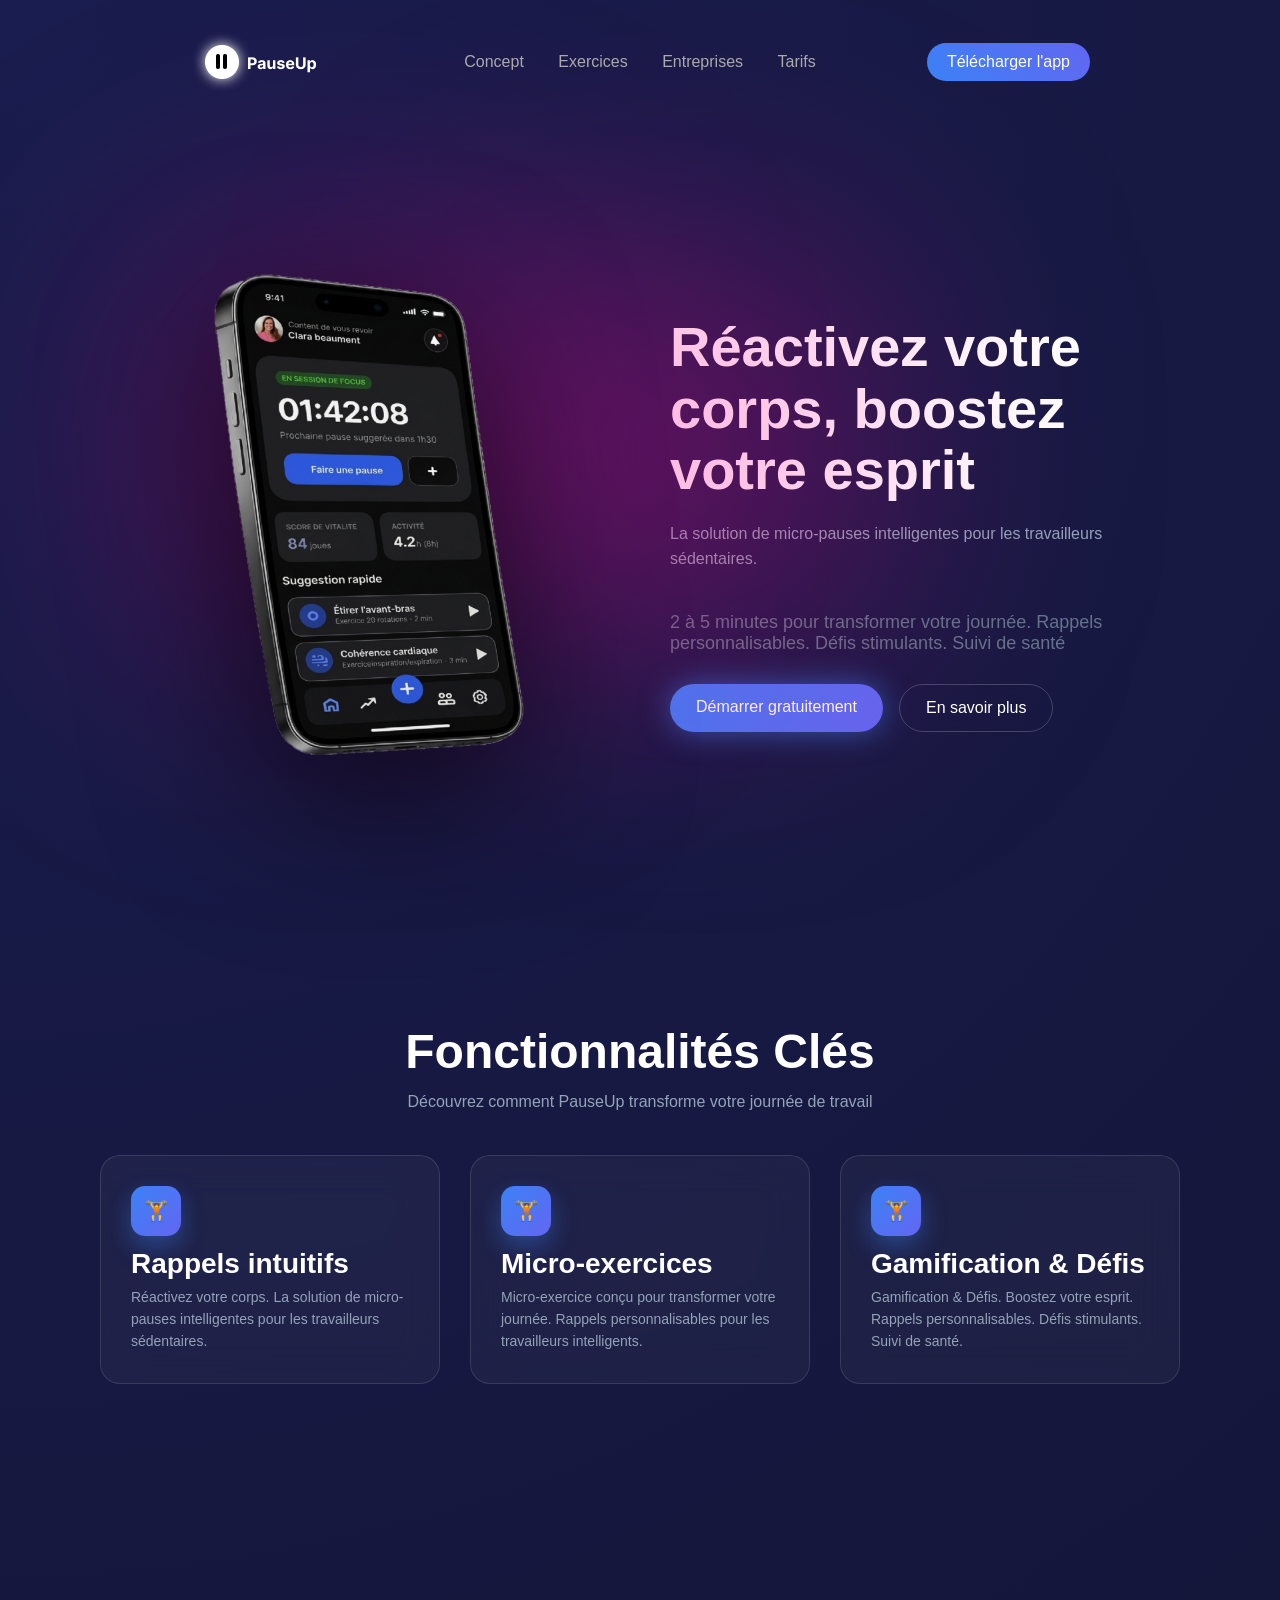
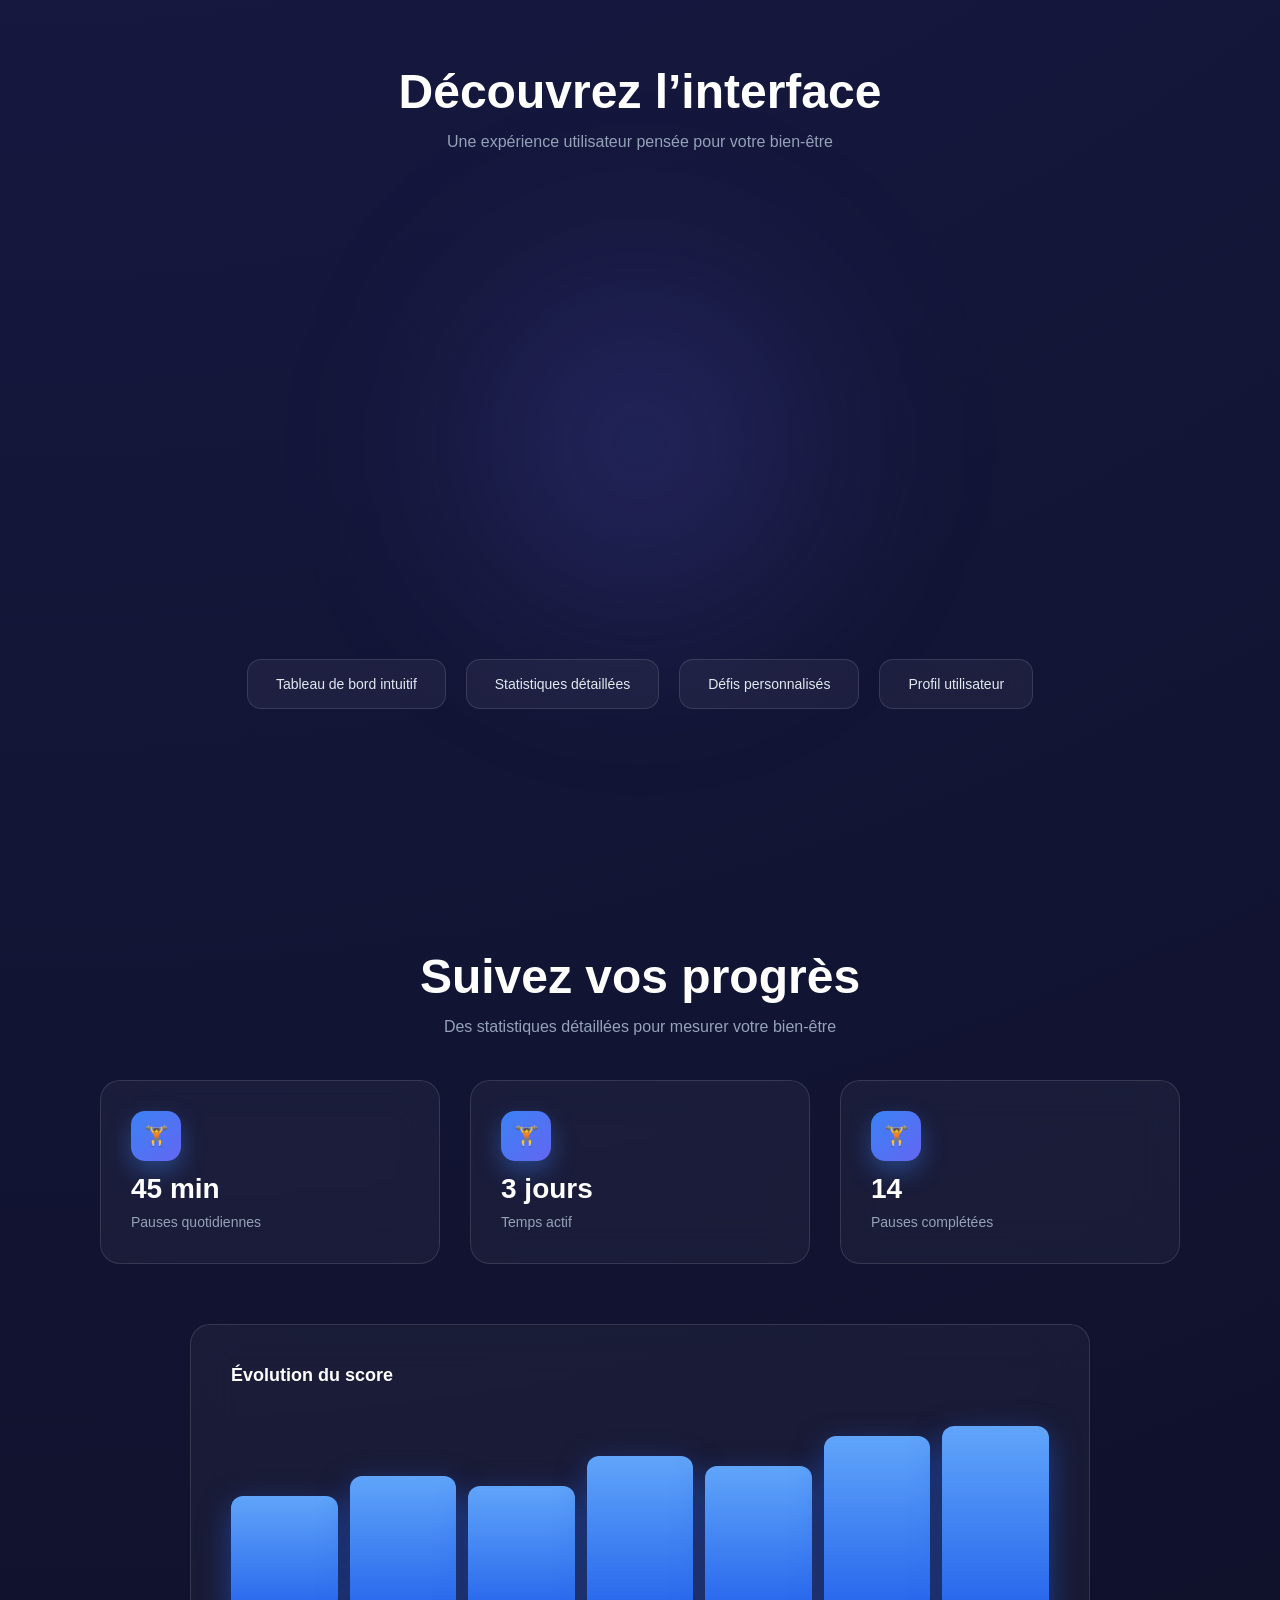
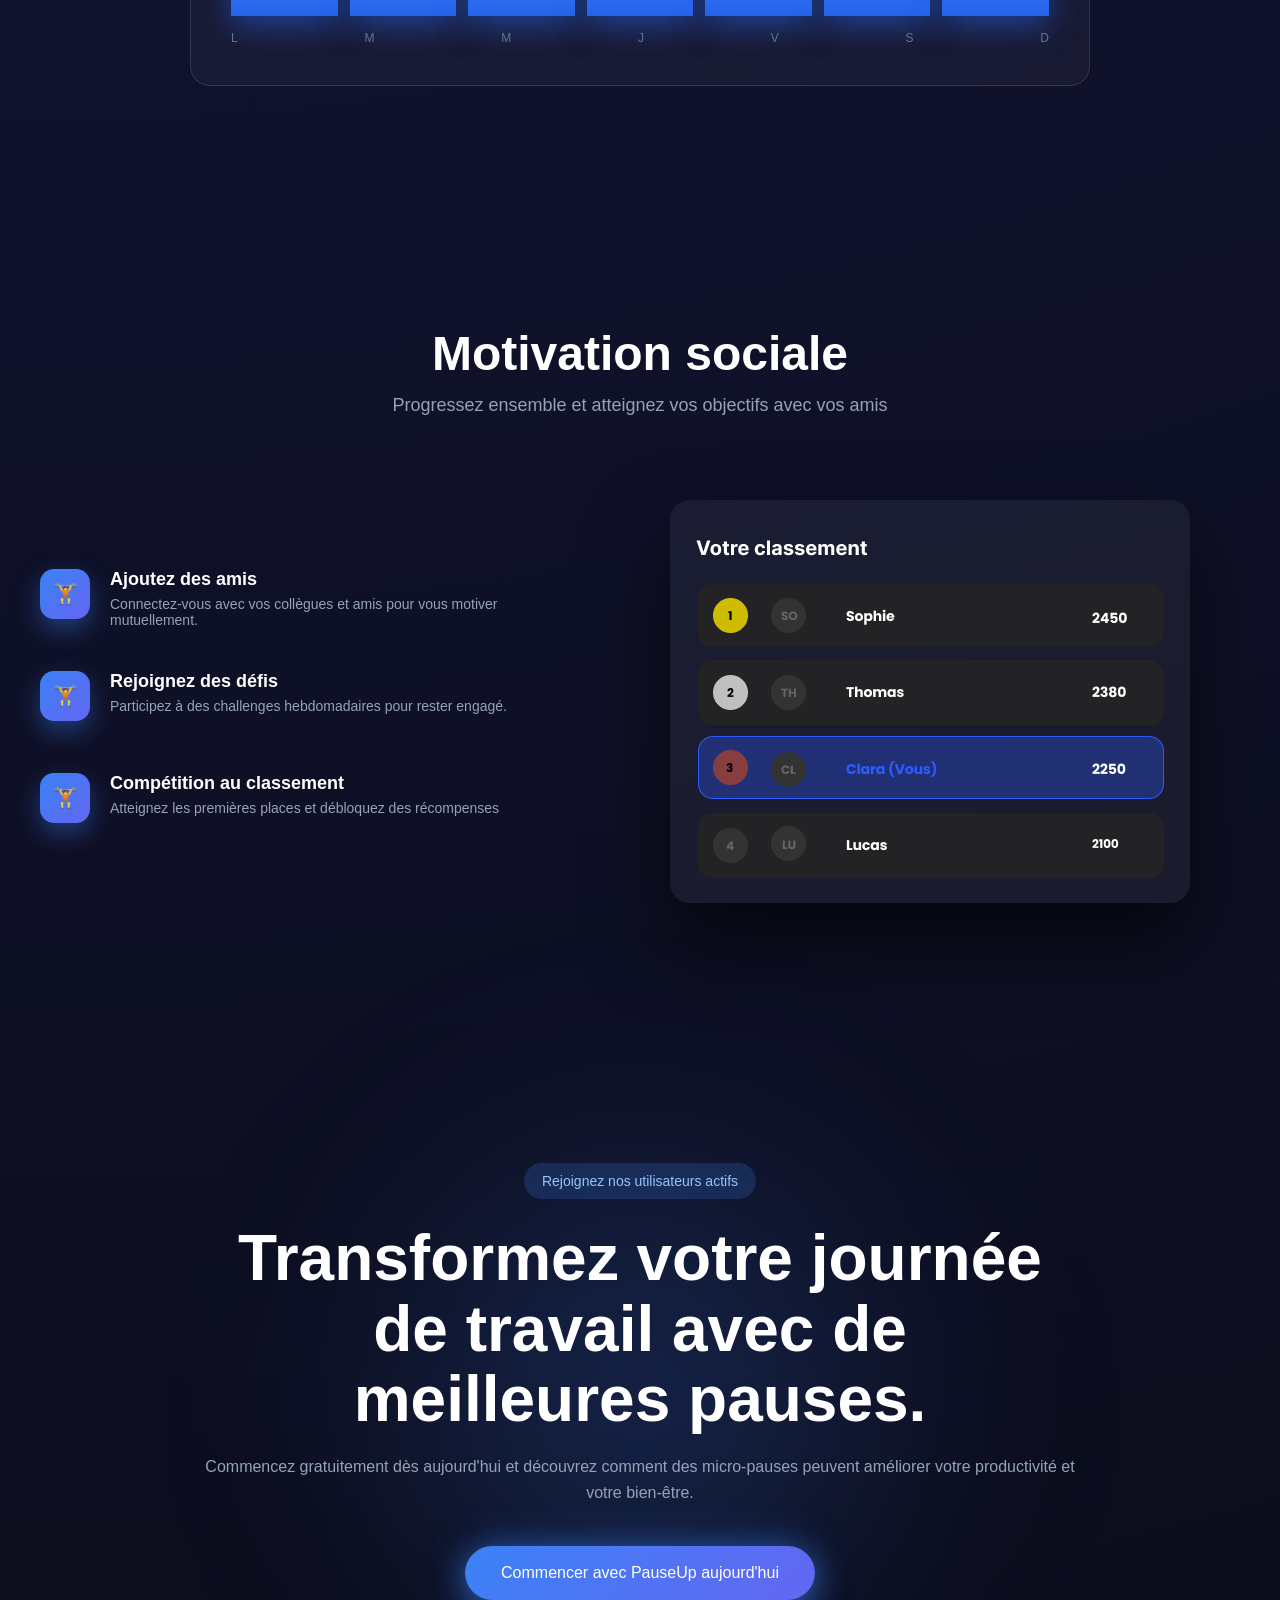
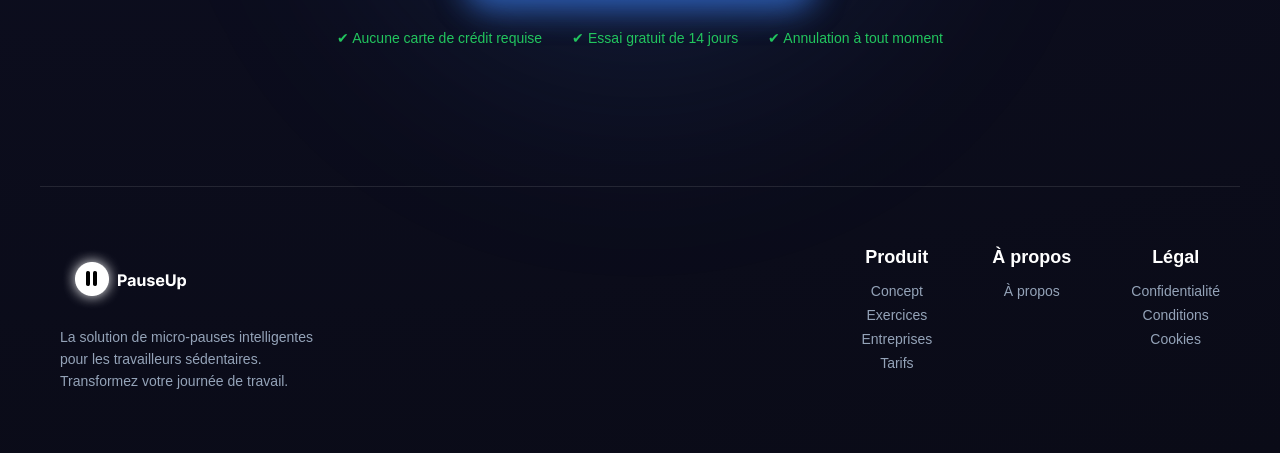
==== index.html @ f8576510 "first commit" ====
<!DOCTYPE html>
<html lang="fr">
  <head>
    <meta charset="UTF-8" />
    <meta name="viewport" content="width=device-width, initial-scale=1.0" />
    <title>PauseUp</title>
    <link rel="stylesheet" href="index.css" />
  </head>

  <body>
    <!-- BACKGROUND BLOBS -->
    <div class="bg-blob blob-left"></div>
    <div class="bg-blob blob-right"></div>

    <!-- NAVBAR -->
    <header class="navbar container">
<div class="logo">
  <img src="Logo-PauseUp.png" alt="Logo PauseUp" />
</div>

      <nav>
        <a href="concept.html">Concept</a>
        <a href="exercices.html">Exercices</a>
        <a href="entreprises.html">Entreprises</a>
        <a href="tarifs.html">Tarifs</a>
      </nav>

<a href="https://www.figma.com/proto/jwzuBXvu6YFY4WApoKQ0GS/PauseUp?node-id=74-244&t=fFEI1m2XV90WXGrt-1" 
   class="cta-btn" 
   target="_blank">
   Télécharger l'app
</a>    
</header>

    <section class="hero">
      <div class="hero-content">
        <h1>
          Réactivez votre corps,
          boostez votre esprit
        </h1>

        <p class="subtitle">
          La solution de micro-pauses intelligentes pour les travailleurs
          sédentaires.
        </p>

        <p class="description">
          2 à 5 minutes pour transformer votre journée. Rappels
          personnalisables. Défis stimulants. Suivi de santé
        </p>

        <div class="buttons">
          <a href="#" class="btn-primary">Démarrer gratuitement</a>
          <a href="#" class="btn-secondary">En savoir plus</a>
        </div>
      </div>

      <div class="hero-image">
        <img src="telephone_accueil.png" alt="App preview" />
      </div>
    </section>

    <section class="features">
      <div class="container">
        <h2>Fonctionnalités Clés</h2>
        <p class="subtitle">
          Découvrez comment PauseUp transforme votre journée de travail
        </p>

        <div class="cards">
          <div class="card">
            <div class="icon">🏋️</div>
            <h3>Rappels intuitifs</h3>
            <p>
              Réactivez votre corps. La solution de micro-pauses intelligentes
              pour les travailleurs sédentaires.
            </p>
          </div>

          <div class="card">
            <div class="icon">🏋️</div>
            <h3>Micro-exercices</h3>
            <p>
              Micro-exercice conçu pour transformer votre journée. Rappels
              personnalisables pour les travailleurs intelligents.
            </p>
          </div>

          <div class="card">
            <div class="icon">🏋️</div>
            <h3>Gamification & Défis</h3>
            <p>
              Gamification & Défis. Boostez votre esprit. Rappels
              personnalisables. Défis stimulants. Suivi de santé.
            </p>
          </div>
        </div>
      </div>
    </section>

    <section class="interface">
      <div class="container">
        <h2>Découvrez l’interface</h2>
        <p class="subtitle">
          Une expérience utilisateur pensée pour votre bien-être
        </p>

        <div class="phone-wrapper">
          <iframe
            src="https://www.youtube.com/embed/eFYMFFu_c-A"
            title="YouTube video"
            allowfullscreen
          ></iframe>
        </div>

        <div class="features-tags">
          <div class="tag">Tableau de bord intuitif</div>
          <div class="tag">Statistiques détaillées</div>
          <div class="tag">Défis personnalisés</div>
          <div class="tag">Profil utilisateur</div>
        </div>
      </div>
    </section>

    <section class="stats">
      <div class="container">
        <h2>Suivez vos progrès</h2>
        <p class="subtitle">
          Des statistiques détaillées pour mesurer votre bien-être
        </p>

        <!-- CARDS -->
<div class="cards">
  <div class="card">
    <div class="icon">🏋️</div>
    <h3>45 min</h3>
    <p>Pauses quotidiennes</p>
  </div>

  <div class="card">
    <div class="icon">🏋️</div>
    <h3>3 jours</h3>
    <p>Temps actif</p>
  </div>

  <div class="card">
    <div class="icon">🏋️</div>
    <h3>14</h3>
    <p>Pauses complétées</p>
  </div>
</div>

        <!-- CHART -->
        <div class="chart-box">
          <h4>Évolution du score</h4>

          <div class="chart">
            <div class="bar" style="height: 60%"></div>
            <div class="bar" style="height: 70%"></div>
            <div class="bar" style="height: 65%"></div>
            <div class="bar" style="height: 80%"></div>
            <div class="bar" style="height: 75%"></div>
            <div class="bar" style="height: 90%"></div>
            <div class="bar" style="height: 95%"></div>
          </div>

          <div class="labels">
            <span>L</span>
            <span>M</span>
            <span>M</span>
            <span>J</span>
            <span>V</span>
            <span>S</span>
            <span>D</span>
          </div>
        </div>
      </div>
    </section>

    <section class="social">
      <div class="container">
        <h2>Motivation sociale</h2>
        <p class="subtitle">
          Progressez ensemble et atteignez vos objectifs avec vos amis
        </p>

        <div class="content">
          <!-- LEFT -->
          <div class="left">
            <div class="feature">
              <div class="icon">🏋️</div>
              <div>
                <h3>Ajoutez des amis</h3>
                <p>
                  Connectez-vous avec vos collègues et amis pour vous motiver
                  mutuellement.
                </p>
              </div>
            </div>

            <div class="feature">
              <div class="icon">🏋️</div>
              <div>
                <h3>Rejoignez des défis</h3>
                <p>
                  Participez à des challenges hebdomadaires pour rester engagé.
                </p>
              </div>
            </div>

            <div class="feature">
              <div class="icon">🏋️</div>
              <div>
                <h3>Compétition au classement</h3>
                <p>
                  Atteignez les premières places et débloquez des récompenses
                </p>
              </div>
            </div>
          </div>

          <!-- RIGHT -->
<div class="leaderboard">
  <img src="classement.png" alt="Classement utilisateurs" />
</div>

    </div> <!-- content -->
  </div> <!-- container -->
</section>

    <section class="cta">
      <div class="container">
        <div class="badge">Rejoignez nos utilisateurs actifs</div>

        <h1>
          Transformez votre journée<br />
          de travail avec de<br />
          meilleures pauses.
        </h1>

        <p class="subtitle">
          Commencez gratuitement dès aujourd'hui et découvrez comment des
          micro-pauses peuvent améliorer votre productivité et votre bien-être.
        </p>

        <a href="#" class="cta-button"> Commencer avec PauseUp aujourd'hui </a>

        <div class="cta-features">
          <span>✔ Aucune carte de crédit requise</span>
          <span>✔ Essai gratuit de 14 jours</span>
          <span>✔ Annulation à tout moment</span>
        </div>
      </div>
    </section>

    <!-- FOOTER -->
      <footer class="footer container">
      <div class="footer-left">
<div class="logo">
  <img src="Logo-PauseUp.png" alt="Logo PauseUp" />
</div>

        <p class="footer-desc">
          La solution de micro-pauses intelligentes<br />
          pour les travailleurs sédentaires.<br />
          Transformez votre journée de travail.
        </p>
      </div>

      <div class="footer-links">
        <div>
          <h4>Produit</h4>
          <a href="#">Concept</a>
          <a href="#">Exercices</a>
          <a href="#">Entreprises</a>
          <a href="#">Tarifs</a>
        </div>

        <div>
          <h4>À propos</h4>
          <a href="#">À propos</a>
        </div>

        <div>
          <h4>Légal</h4>
          <a href="#">Confidentialité</a>
          <a href="#">Conditions</a>
          <a href="#">Cookies</a>
        </div>
      </div>
    </footer>

        <script src="js/script.js"></script>

        
  </body>
</html>
---- index.css ----
* {
  margin: 0;
  padding: 0;
  box-sizing: border-box;
  font-family: "Segoe UI", sans-serif;
}

body {
  background: radial-gradient(circle at top left, #1a1d4f, #0a0b17);
  color: white;
  overflow-x: hidden;
}

/* CONTAINER ALIGNEMENT GLOBAL */
.container {
  max-width: 1200px;
  margin: 0 auto;
}

/* BLOBS */
.bg-blob {
  position: absolute;
  width: 500px;
  height: 500px;
  background: radial-gradient(circle, rgba(255, 0, 150, 0.4), transparent);
  filter: blur(120px);
  z-index: 0;
}

.blob-left {
  top: 200px;
  left: 100px;
}

.blob-right {
  bottom: 200px;
  right: 350px;
}

/* NAVBAR */
.navbar {
  display: grid;
  grid-template-columns: 1fr auto 1fr;
  align-items: center;
  padding: 30px 0;
  position: relative;
  z-index: 2;
  align-items: center;
}

.logo {
  display: flex;
  align-items: center;
  gap: 10px;
}

.logo-circle {
  width: 28px;
  height: 28px;
  border-radius: 50%;
  background: white;
}

nav {
  text-align: center;
}

nav a {
  margin: 0 15px;
  color: #aaa;
  text-decoration: none;
}

nav a:hover {
  color: white;
}

.cta-btn {
  justify-self: end;
  background: linear-gradient(45deg, #3b82f6, #6366f1);
  border: none;
  padding: 10px 20px;
  border-radius: 20px;
  color: white;
  cursor: pointer;
  text-decoration: none;
}

.cta-btn.secondary {
  background: rgba(255, 255, 255, 0.1);
}

/* HERO */
.hero {
  display: flex;
  align-items: center;
  justify-content: space-between; /* 👈 important */
  padding: 80px 60px;
  min-height: calc(100vh - 100px);
  max-width: 1200px;              /* 👈 limite largeur */
  margin: 0 auto;                 /* 👈 centre la section */
  gap: 60px;
}

.hero-content {
  max-width: 600px;
  text-align: left;            /* garde texte aligné à gauche */
  flex: 1;
}

.hero h1 {
  font-size: 56px;
  line-height: 1.1;
  font-weight: 700;
  margin-bottom: 20px;
}

.subtitle {
  font-size: 40px;
  color: #cbd5f5;
  margin-bottom: 20px;
}

.description {
  font-size: 18px;
  color: #64748b;
  margin-bottom: 30px;
}

.buttons {
  display: flex;
  gap: 16px;
}

.btn-primary {
  padding: 14px 26px;
  border-radius: 999px;
  background: linear-gradient(135deg, #3b82f6, #6366f1);
  color: white;
  text-decoration: none;
  font-weight: 500;
  box-shadow: 0 0 30px rgba(59, 130, 246, 0.6);
}

.btn-secondary {
  padding: 14px 26px;
  border-radius: 999px;
  border: 1px solid rgba(255, 255, 255, 0.2);
  color: white;
  text-decoration: none;
  backdrop-filter: blur(10px);
}

/* IMAGE */
.hero-image {
  order: -1;                   /* place l'image avant le texte */
  display: flex;
  justify-content: center;
  align-items: center;
  flex: 1;
}

.hero-image img {
  width: 450px;
  filter: drop-shadow(0 40px 80px rgba(0, 0, 0, 0.7));
}
/* SECTION */
.features {
  padding: 100px 20px;
}

.container {
  max-width: 1200px;
  margin: 0 auto;
  text-align: center;
}

.features h2 {
  font-size: 48px;
  margin-bottom: 10px;
}

.subtitle {
  color: #94a3b8;
  font-size: 16px;
  margin-bottom: 60px;
}

/* CARDS */
.cards {
  display: flex;
  gap: 30px;
  justify-content: center;
  flex-wrap: wrap;
}

.card {
  width: 340px;
  padding: 30px;
  border-radius: 20px;
  text-align: left;

  background: rgba(255, 255, 255, 0.04);
  border: 1px solid rgba(255, 255, 255, 0.15);

  backdrop-filter: blur(20px);
  -webkit-backdrop-filter: blur(20px);

  transition: all 0.3s ease;
}

/* Glow subtil */
.card::before {
  content: "";
  position: absolute;
  inset: 0;
  border-radius: 20px;
  background: radial-gradient(
    circle at top left,
    rgba(99, 102, 241, 0.25),
    transparent 60%
  );
  opacity: 0;
  transition: opacity 0.3s;
}

.card:hover::before {
  opacity: 1;
}

.card:hover {
  transform: translateY(-6px);
  border-color: rgba(255, 255, 255, 0.25);
}

/* ICON */
.icon {
  width: 50px;
  height: 50px;
  border-radius: 12px;
  background: linear-gradient(135deg, #3b82f6, #6366f1);
  display: flex;
  align-items: center;
  justify-content: center;
  font-size: 20px;
  margin-bottom: 20px;
  box-shadow: 0 10px 25px rgba(59, 130, 246, 0.4);
}

/* TEXT */
.card h3 {
  font-size: 20px;
  margin-bottom: 12px;
}

.card p {
  font-size: 14px;
  color: #94a3b8;
  line-height: 1.6;
}

/* SECTION */
.interface {
  padding: 120px 20px;
  text-align: center;
}

.container {
  max-width: 1100px;
  margin: 0 auto;
}

/* TITLE */
.interface h2 {
  font-size: 48px;
  margin-bottom: 10px;
}

.subtitle {
  color: #94a3b8;
  font-size: 16px;
  margin-bottom: 60px;
}

/* PHONE */
.phone-wrapper {
  display: flex;
  justify-content: center;
  margin: 40px 0;
}

/* glow derrière */
.phone-wrapper::before {
  pointer-events: none;
  content: "";
  position: absolute;
  width: 500px;
  height: 500px;
  background: radial-gradient(
    circle,
    rgba(99, 102, 241, 0.25),
    transparent 70%
  );
  filter: blur(80px);
  z-index: 0;
}

.phone-wrapper img {
  width: 100%;
}

.phone-wrapper iframe {
  width: 800px;
  height: 425px;
  border-radius: 20px;
  border: none;
}

/* TAGS */
.features-tags {
  display: flex;
  justify-content: center;
  flex-wrap: wrap;
  gap: 20px;
}

.tag {
  padding: 16px 28px;
  border-radius: 14px;

  background: rgba(255, 255, 255, 0.05);
  border: 1px solid rgba(255, 255, 255, 0.12);

  backdrop-filter: blur(12px);
  -webkit-backdrop-filter: blur(12px);

  color: #e2e8f0;
  font-size: 14px;

  transition: all 0.25s ease;
}

.tag:hover {
  background: rgba(255, 255, 255, 0.08);
  transform: translateY(-4px);
  border-color: rgba(255, 255, 255, 0.25);
}

/* SECTION */
.stats {
  padding: 120px 20px;
}

.container {
  max-width: 1200px;
  margin: 0 auto;
  text-align: center;
}

/* TITLE */
.stats h2 {
  font-size: 48px;
  margin-bottom: 10px;
}

.subtitle {
  color: #94a3b8;
  margin-bottom: 60px;
}

/* CARDS */
.cards {
  display: grid;
  grid-template-columns: repeat(3, 1fr); /* 3 cartes sur la même ligne */
  gap: 30px;
  margin-bottom: 60px;
}

.card {
  padding: 30px;
  border-radius: 20px;
  text-align: left;
  background: rgba(255, 255, 255, 0.04);
  border: 1px solid rgba(255, 255, 255, 0.12);
  backdrop-filter: blur(20px);
}

.card h3 {
  font-size: 28px;
  margin-bottom: 6px;
}

.card p {
  font-size: 14px;
  color: #94a3b8;
}

.icon {
  width: 44px;
  height: 44px;
  border-radius: 12px;
  background: linear-gradient(135deg, #3b82f6, #6366f1);
  display: flex;
  align-items: center;
  justify-content: center;
  margin-bottom: 12px;
}

/* CHART BOX */
.chart-box {
  padding: 40px;
  border-radius: 20px;

  background: rgba(255, 255, 255, 0.04);
  border: 1px solid rgba(255, 255, 255, 0.12);

  backdrop-filter: blur(20px);
  text-align: left;
}

.chart-box h4 {
  margin-bottom: 30px;
  font-size: 18px;
}

/* CHART */
.chart {
  display: flex;
  align-items: flex-end;
  gap: 12px;
  height: 200px;
  margin-bottom: 15px;
}

.bar {
  flex: 1;
  border-radius: 12px 12px 0 0;
  background: linear-gradient(to top, #2563eb, #60a5fa);
  box-shadow: 0 10px 30px rgba(37, 99, 235, 0.5);
}

/* LABELS */
.labels {
  display: flex;
  justify-content: space-between;
  color: #64748b;
  font-size: 12px;
}

/* SECTION */
.social {
  padding: 120px 20px;
}

/* Container spécifique à cette section */
.social .container {
  max-width: 1200px;
  margin: 0 auto;
}

/* TITRES */
.social h2 {
  text-align: center;
  font-size: 48px;
  margin-bottom: 10px;
}

.social .subtitle {
  text-align: center;
  color: #94a3b8;
  margin-bottom: 80px;
  font-size: 18px;
}

/* LAYOUT PRINCIPAL */
.content {
  display: flex;
  align-items: center;
  justify-content: space-between;
  gap: 80px;
  flex-wrap: wrap; /* évite les bugs de superposition */
}

/* ===== LEFT ===== */
.left {
  flex: 1;
  max-width: 500px;
  display: flex;
  flex-direction: column;
  gap: 40px;
}

/* FEATURE ITEM */
.feature {
  display: flex;
  gap: 20px;
  align-items: flex-start;
}

/* ICON */
.icon {
  min-width: 50px;
  height: 50px;
  border-radius: 14px;
  background: linear-gradient(135deg, #3b82f6, #6366f1);
  display: flex;
  align-items: center;
  justify-content: center;
  box-shadow: 0 10px 25px rgba(59, 130, 246, 0.4);
}

/* TEXT */
.feature h3 {
  font-size: 18px;
  margin-bottom: 6px;
}

.feature p {
  font-size: 14px;
  color: #94a3b8;
}

.feature div {
  text-align: left;
}

/* ===== RIGHT (IMAGE) ===== */
.leaderboard {
  flex: 1;
  min-width: 300px;
  display: flex;
  justify-content: center;
  align-items: center;
}

.leaderboard img {
  width: 100%;
  max-width: 520px;
  border-radius: 20px;
  box-shadow: 0 40px 80px rgba(0, 0, 0, 0.6);
  transition: 0.3s ease;
}

/* HOVER EFFECT */
.leaderboard img:hover {
  transform: scale(1.05) rotate(3deg);
}

/* SECTION */
.cta {
  padding: 140px 20px;
  text-align: center;
  position: relative;
}

/* GLOW BACKGROUND */
.cta::before {
  content: "";
  position: absolute;
  top: 50%;
  left: 50%;
  width: 700px;
  height: 700px;
  transform: translate(-50%, -50%);
  background: radial-gradient(
    circle,
    rgba(59, 130, 246, 0.25),
    transparent 70%
  );
  filter: blur(100px);
  z-index: 0;
}

.container {
  position: relative;
  z-index: 1;
  max-width: 900px;
  margin: 0 auto;
}

/* BADGE */
.badge {
  display: inline-block;
  padding: 10px 18px;
  border-radius: 999px;
  background: rgba(59, 130, 246, 0.2);
  color: #93c5fd;
  font-size: 14px;
  margin-bottom: 24px;
}

/* TITLE */
.cta h1 {
  font-size: 64px;
  line-height: 1.1;
  margin-bottom: 20px;
}

/* TEXT */
.subtitle {
  font-size: 16px;
  color: #94a3b8;
  margin-bottom: 40px;
  line-height: 1.6;
}

/* BUTTON */
.cta-button {
  display: inline-block;
  padding: 18px 36px;
  border-radius: 999px;
  background: linear-gradient(135deg, #3b82f6, #6366f1);
  color: white;
  text-decoration: none;
  font-weight: 500;

  box-shadow: 0 10px 30px rgba(59, 130, 246, 0.5),
    0 0 40px rgba(59, 130, 246, 0.4);

  transition: all 0.3s ease;
}

.cta-button:hover {
  transform: translateY(-3px) scale(1.02);
  box-shadow: 0 20px 50px rgba(59, 130, 246, 0.7),
    0 0 60px rgba(59, 130, 246, 0.6);
}

/* FEATURES */
.cta-features {
  margin-top: 30px;
  display: flex;
  justify-content: center;
  gap: 30px;
  font-size: 14px;
  color: #22c55e;
}

/* FOOTER */
.footer {
margin-top: 120px;
  padding: 60px 20px;
  border-top: 1px solid rgba(255, 255, 255, 0.1);
}

.footer.container {
  display: flex;
  justify-content: space-between;
  align-items: flex-start;
  gap: 60px;
  flex-wrap: wrap;
    width: 100%;
  max-width: 1200px;
  margin: 0 auto; /* important pour mobile */
}

.footer-left {
  max-width: 300px;
}

.footer-desc {
  margin-top: 15px;
  color: #94a3b8;
  line-height: 1.6;
  font-size: 14px;
    text-align: left;
}

.footer-links {
  display: flex;
  gap: 60px;
  flex-wrap: wrap;
}

.footer-links h4 {
  margin-bottom: 15px;
  font-size: 18px;
  color: white;
}

.footer-links a {
  display: block;
  color: #94a3b8;
  text-decoration: none;
  margin-bottom: 8px;
  font-size: 14px;
  transition: 0.2s;
}

.footer-links a:hover {
  color: #3b82f6;
}

/* RESPONSIVE */
@media (max-width: 768px) {
  .cta h1 {
    font-size: 40px;
  }

  .cta-features {
    flex-direction: column;
    gap: 10px;
  }
}

/* RESPONSIVE */
@media (max-width: 900px) {
  .content {
    flex-direction: column;
    gap: 50px;
  }

  .social h2 {
    font-size: 36px;
  }
}

/* RESPONSIVE */
@media (max-width: 900px) {
  .cards {
    grid-template-columns: 1fr 1fr;
  }

  .stats h2 {
    font-size: 36px;
  }
}

@media (max-width: 600px) {
  .cards {
    grid-template-columns: 1fr;
  }
}

/* RESPONSIVE */
@media (max-width: 768px) {
  .interface h2 {
    font-size: 36px;
  }

  .phone-wrapper img {
    width: 220px;
  }

  .features-tags {
    gap: 12px;
  }
}

/* RESPONSIVE */
@media (max-width: 900px) {
  .features h2 {
    font-size: 36px;
  }

  .cards {
    flex-direction: column;
    align-items: center;
  }
}

/* RESPONSIVE */
@media (max-width: 900px) {
  .hero {
    flex-direction: column-reverse;
    text-align: center;
  }

  .hero h1 {
    font-size: 40px;
  }

  .nav-links {
    display: none;
  }
}
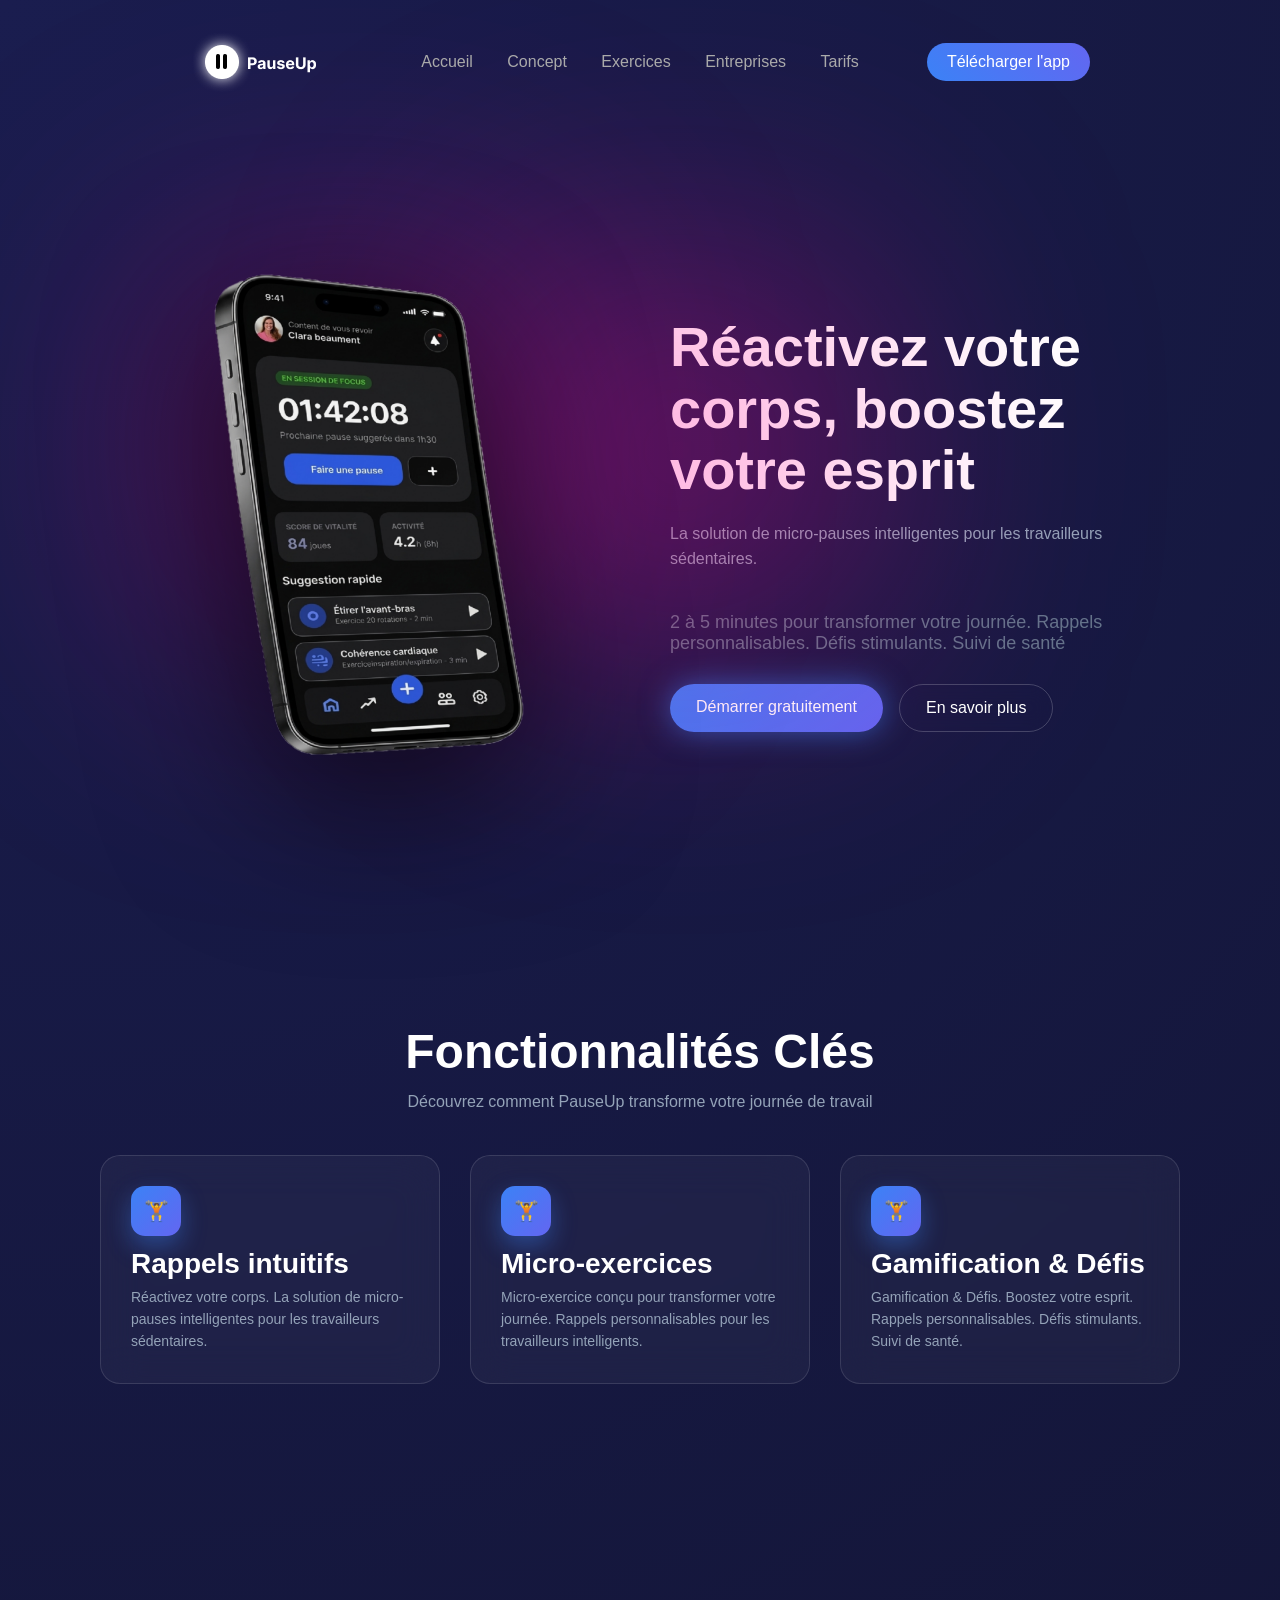
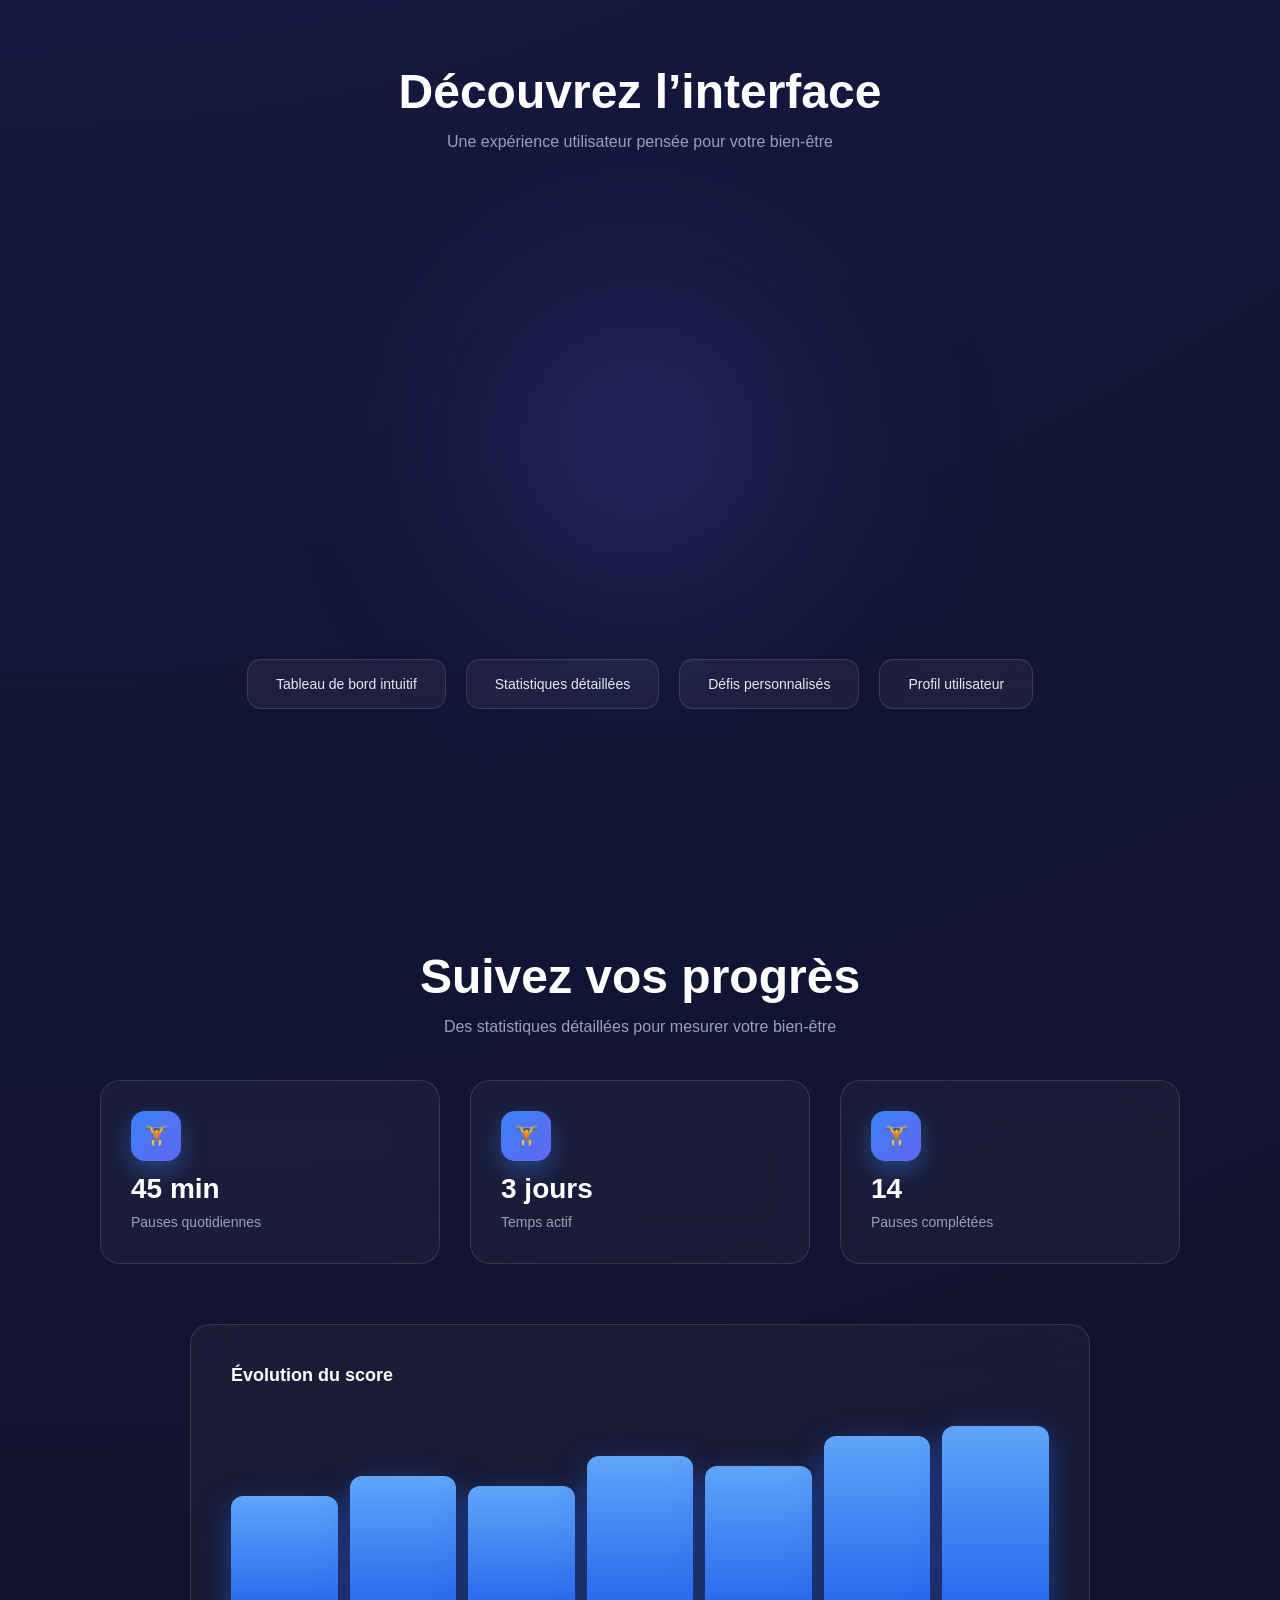
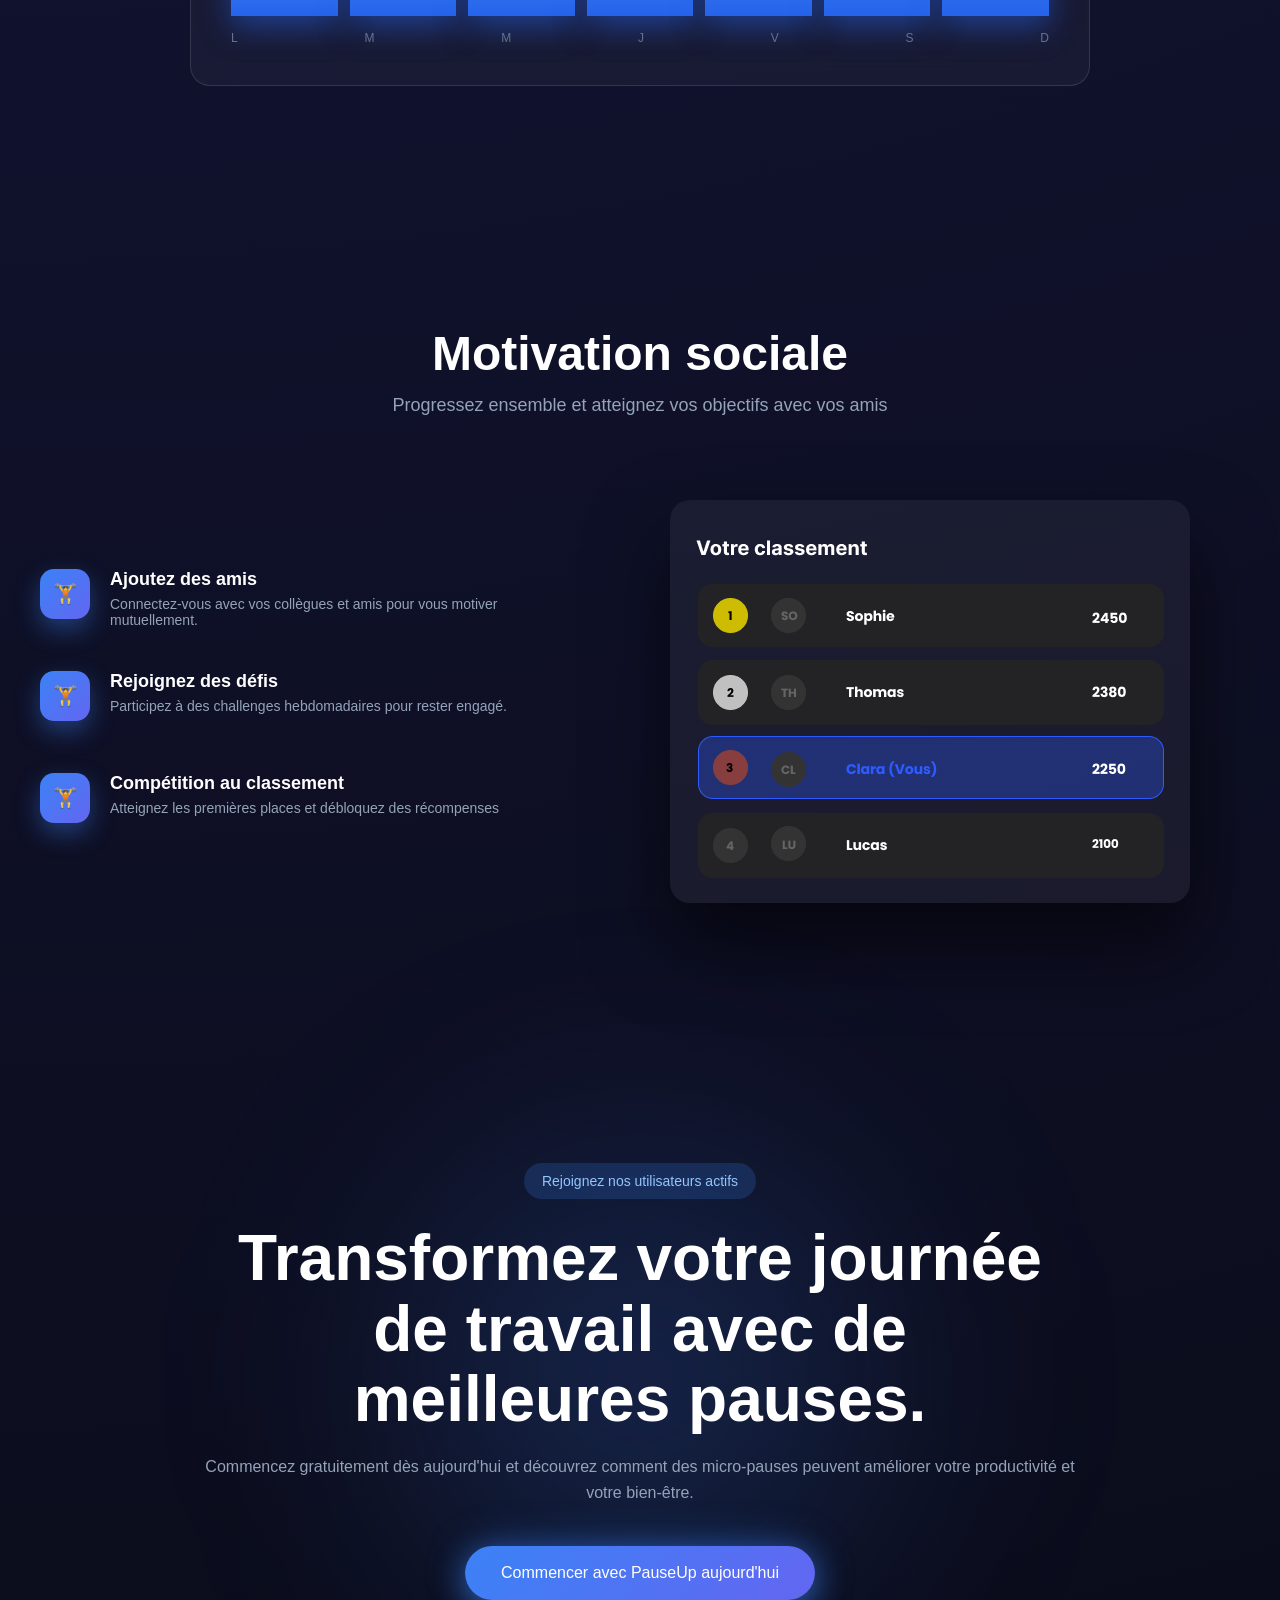
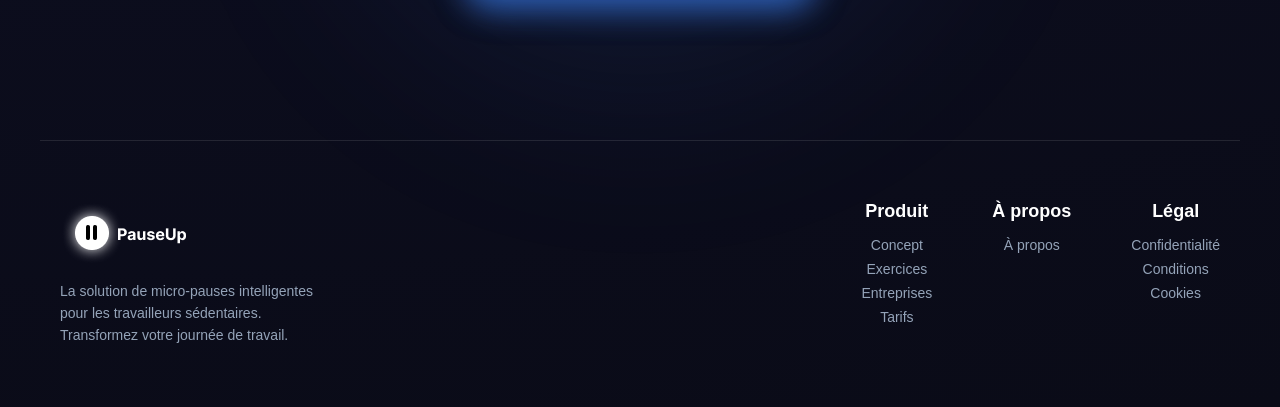
==== commit ee1709d4: "mise à jour site" ====
--- a/index.html
+++ b/index.html
@@ -8,17 +8,21 @@
   </head>
 
   <body>
-    <!-- BACKGROUND BLOBS -->
     <div class="bg-blob blob-left"></div>
     <div class="bg-blob blob-right"></div>
 
-    <!-- NAVBAR -->
     <header class="navbar container">
 <div class="logo">
   <img src="Logo-PauseUp.png" alt="Logo PauseUp" />
 </div>
 
+<div class="menu-toggle" id="mobile-menu">
+        <span class="bar"></span>
+        <span class="bar"></span>
+        <span class="bar"></span>
+    </div>
       <nav>
+        <a href="index.html">Accueil</a>
         <a href="concept.html">Concept</a>
         <a href="exercices.html">Exercices</a>
         <a href="entreprises.html">Entreprises</a>
@@ -129,7 +133,6 @@
           Des statistiques détaillées pour mesurer votre bien-être
         </p>
 
-        <!-- CARDS -->
 <div class="cards">
   <div class="card">
     <div class="icon">🏋️</div>
@@ -150,7 +153,6 @@
   </div>
 </div>
 
-        <!-- CHART -->
         <div class="chart-box">
           <h4>Évolution du score</h4>
 
@@ -185,7 +187,6 @@
         </p>
 
         <div class="content">
-          <!-- LEFT -->
           <div class="left">
             <div class="feature">
               <div class="icon">🏋️</div>
@@ -219,13 +220,12 @@
             </div>
           </div>
 
-          <!-- RIGHT -->
 <div class="leaderboard">
   <img src="classement.png" alt="Classement utilisateurs" />
 </div>
 
-    </div> <!-- content -->
-  </div> <!-- container -->
+    </div>
+  </div>
 </section>
 
     <section class="cta">
@@ -244,16 +244,9 @@
         </p>
 
         <a href="#" class="cta-button"> Commencer avec PauseUp aujourd'hui </a>
-
-        <div class="cta-features">
-          <span>✔ Aucune carte de crédit requise</span>
-          <span>✔ Essai gratuit de 14 jours</span>
-          <span>✔ Annulation à tout moment</span>
-        </div>
-      </div>
-    </section>
-
-    <!-- FOOTER -->
+      </div>
+    </section>
+
       <footer class="footer container">
       <div class="footer-left">
 <div class="logo">
@@ -290,8 +283,6 @@
       </div>
     </footer>
 
-        <script src="js/script.js"></script>
-
-        
+<script src="projet/js/script.js"></script>        
   </body>
-</html>
+</html>
--- a/index.css
+++ b/index.css
@@ -11,13 +11,11 @@
   overflow-x: hidden;
 }
 
-/* CONTAINER ALIGNEMENT GLOBAL */
 .container {
   max-width: 1200px;
   margin: 0 auto;
 }
 
-/* BLOBS */
 .bg-blob {
   position: absolute;
   width: 500px;
@@ -37,7 +35,6 @@
   right: 350px;
 }
 
-/* NAVBAR */
 .navbar {
   display: grid;
   grid-template-columns: 1fr auto 1fr;
@@ -73,6 +70,32 @@
 
 nav a:hover {
   color: white;
+}
+
+.menu-toggle {
+    display: none;
+    flex-direction: column;
+    gap: 5px;
+    cursor: pointer;
+}
+
+.menu-toggle.active .bar:nth-child(1) {
+  transform: rotate(45deg) translate(5px, 5px);
+}
+
+.menu-toggle.active .bar:nth-child(2) {
+  opacity: 0;
+}
+
+.menu-toggle.active .bar:nth-child(3) {
+  transform: rotate(-45deg) translate(6px, -6px);
+}
+
+.bar {
+    width: 25px;
+    height: 3px;
+    background-color: white;
+    transition: 0.3s;
 }
 
 .cta-btn {
@@ -90,21 +113,20 @@
   background: rgba(255, 255, 255, 0.1);
 }
 
-/* HERO */
 .hero {
   display: flex;
   align-items: center;
-  justify-content: space-between; /* 👈 important */
+  justify-content: space-between;
   padding: 80px 60px;
   min-height: calc(100vh - 100px);
-  max-width: 1200px;              /* 👈 limite largeur */
-  margin: 0 auto;                 /* 👈 centre la section */
+  max-width: 1200px;              
+  margin: 0 auto;                 
   gap: 60px;
 }
 
 .hero-content {
   max-width: 600px;
-  text-align: left;            /* garde texte aligné à gauche */
+  text-align: left;        
   flex: 1;
 }
 
@@ -151,9 +173,8 @@
   backdrop-filter: blur(10px);
 }
 
-/* IMAGE */
 .hero-image {
-  order: -1;                   /* place l'image avant le texte */
+  order: -1;                 
   display: flex;
   justify-content: center;
   align-items: center;
@@ -164,7 +185,7 @@
   width: 450px;
   filter: drop-shadow(0 40px 80px rgba(0, 0, 0, 0.7));
 }
-/* SECTION */
+
 .features {
   padding: 100px 20px;
 }
@@ -186,7 +207,6 @@
   margin-bottom: 60px;
 }
 
-/* CARDS */
 .cards {
   display: flex;
   gap: 30px;
@@ -209,7 +229,6 @@
   transition: all 0.3s ease;
 }
 
-/* Glow subtil */
 .card::before {
   content: "";
   position: absolute;
@@ -233,7 +252,7 @@
   border-color: rgba(255, 255, 255, 0.25);
 }
 
-/* ICON */
+
 .icon {
   width: 50px;
   height: 50px;
@@ -247,7 +266,7 @@
   box-shadow: 0 10px 25px rgba(59, 130, 246, 0.4);
 }
 
-/* TEXT */
+
 .card h3 {
   font-size: 20px;
   margin-bottom: 12px;
@@ -259,7 +278,7 @@
   line-height: 1.6;
 }
 
-/* SECTION */
+
 .interface {
   padding: 120px 20px;
   text-align: center;
@@ -270,7 +289,7 @@
   margin: 0 auto;
 }
 
-/* TITLE */
+
 .interface h2 {
   font-size: 48px;
   margin-bottom: 10px;
@@ -282,14 +301,12 @@
   margin-bottom: 60px;
 }
 
-/* PHONE */
 .phone-wrapper {
   display: flex;
   justify-content: center;
   margin: 40px 0;
 }
 
-/* glow derrière */
 .phone-wrapper::before {
   pointer-events: none;
   content: "";
@@ -316,7 +333,6 @@
   border: none;
 }
 
-/* TAGS */
 .features-tags {
   display: flex;
   justify-content: center;
@@ -346,7 +362,6 @@
   border-color: rgba(255, 255, 255, 0.25);
 }
 
-/* SECTION */
 .stats {
   padding: 120px 20px;
 }
@@ -357,7 +372,6 @@
   text-align: center;
 }
 
-/* TITLE */
 .stats h2 {
   font-size: 48px;
   margin-bottom: 10px;
@@ -368,10 +382,10 @@
   margin-bottom: 60px;
 }
 
-/* CARDS */
+
 .cards {
   display: grid;
-  grid-template-columns: repeat(3, 1fr); /* 3 cartes sur la même ligne */
+  grid-template-columns: repeat(3, 1fr);
   gap: 30px;
   margin-bottom: 60px;
 }
@@ -406,7 +420,6 @@
   margin-bottom: 12px;
 }
 
-/* CHART BOX */
 .chart-box {
   padding: 40px;
   border-radius: 20px;
@@ -423,7 +436,6 @@
   font-size: 18px;
 }
 
-/* CHART */
 .chart {
   display: flex;
   align-items: flex-end;
@@ -439,7 +451,7 @@
   box-shadow: 0 10px 30px rgba(37, 99, 235, 0.5);
 }
 
-/* LABELS */
+
 .labels {
   display: flex;
   justify-content: space-between;
@@ -447,18 +459,15 @@
   font-size: 12px;
 }
 
-/* SECTION */
 .social {
   padding: 120px 20px;
 }
 
-/* Container spécifique à cette section */
 .social .container {
   max-width: 1200px;
   margin: 0 auto;
 }
 
-/* TITRES */
 .social h2 {
   text-align: center;
   font-size: 48px;
@@ -472,16 +481,14 @@
   font-size: 18px;
 }
 
-/* LAYOUT PRINCIPAL */
 .content {
   display: flex;
   align-items: center;
   justify-content: space-between;
   gap: 80px;
-  flex-wrap: wrap; /* évite les bugs de superposition */
-}
-
-/* ===== LEFT ===== */
+  flex-wrap: wrap;
+}
+
 .left {
   flex: 1;
   max-width: 500px;
@@ -490,14 +497,12 @@
   gap: 40px;
 }
 
-/* FEATURE ITEM */
 .feature {
   display: flex;
   gap: 20px;
   align-items: flex-start;
 }
 
-/* ICON */
 .icon {
   min-width: 50px;
   height: 50px;
@@ -509,7 +514,6 @@
   box-shadow: 0 10px 25px rgba(59, 130, 246, 0.4);
 }
 
-/* TEXT */
 .feature h3 {
   font-size: 18px;
   margin-bottom: 6px;
@@ -524,7 +528,6 @@
   text-align: left;
 }
 
-/* ===== RIGHT (IMAGE) ===== */
 .leaderboard {
   flex: 1;
   min-width: 300px;
@@ -541,19 +544,16 @@
   transition: 0.3s ease;
 }
 
-/* HOVER EFFECT */
 .leaderboard img:hover {
   transform: scale(1.05) rotate(3deg);
 }
 
-/* SECTION */
 .cta {
   padding: 140px 20px;
   text-align: center;
   position: relative;
 }
 
-/* GLOW BACKGROUND */
 .cta::before {
   content: "";
   position: absolute;
@@ -578,7 +578,6 @@
   margin: 0 auto;
 }
 
-/* BADGE */
 .badge {
   display: inline-block;
   padding: 10px 18px;
@@ -589,14 +588,12 @@
   margin-bottom: 24px;
 }
 
-/* TITLE */
 .cta h1 {
   font-size: 64px;
   line-height: 1.1;
   margin-bottom: 20px;
 }
 
-/* TEXT */
 .subtitle {
   font-size: 16px;
   color: #94a3b8;
@@ -604,7 +601,6 @@
   line-height: 1.6;
 }
 
-/* BUTTON */
 .cta-button {
   display: inline-block;
   padding: 18px 36px;
@@ -626,7 +622,6 @@
     0 0 60px rgba(59, 130, 246, 0.6);
 }
 
-/* FEATURES */
 .cta-features {
   margin-top: 30px;
   display: flex;
@@ -636,7 +631,6 @@
   color: #22c55e;
 }
 
-/* FOOTER */
 .footer {
 margin-top: 120px;
   padding: 60px 20px;
@@ -651,7 +645,7 @@
   flex-wrap: wrap;
     width: 100%;
   max-width: 1200px;
-  margin: 0 auto; /* important pour mobile */
+  margin: 0 auto;
 }
 
 .footer-left {
@@ -691,86 +685,260 @@
   color: #3b82f6;
 }
 
-/* RESPONSIVE */
+/* ============================================================
+   RESPONSIVE DESIGN - BLOC MAÎTRE (OPTIMISÉ SEO)
+   ============================================================ */
+
+/* TABLETTES & MOBILE (Sous 992px) */
+@media (max-width: 992px) {
+
+  nav a {
+        display: none; 
+    }
+
+    /* 2. On affiche les liens UNIQUEMENT quand le menu est ouvert */
+    nav.active a {
+        display: block !important;
+    }
+
+    /* 3. On cache le bouton bleu de la navbar en mobile */
+    .navbar .cta-btn {
+        display: none !important;
+    }
+
+    /* 4. On force le burger en NOIR */
+    .menu-toggle .bar {
+        background-color: #000000 !important;
+    }
+.navbar {
+        padding: 15px 20px;
+        position: fixed;
+        backdrop-filter: blur(10px);
+        z-index: 1000;
+        width: 100%;
+        top: 0;
+        display: flex !important;
+        justify-content: space-between; /* Pousse le logo à gauche et le burger à droite */
+        align-items: center;
+    }
+
+    .menu-toggle {
+        display: flex !important;
+        flex-direction: column;
+        justify-content: space-between;
+        width: 30px;
+        height: 21px;
+        cursor: pointer;
+        background-color: #000000;
+        margin-left: auto; 
+        z-index: 1001;
+    }
+
+    .bar {
+        width: 100%;
+        height: 3px;
+        background-color: #FFFFFF;
+        border-radius: 10px;
+    }
+
+    /* --- HERO SECTION --- */
+    .hero {
+        padding-top: 150px !important; 
+        flex-direction: column-reverse;
+        text-align: center;
+        gap: 30px;
+    }
+
+    .hero-content {
+        max-width: 100%;
+        display: flex;
+        flex-direction: column;
+        align-items: center;
+        text-align: center;
+    }
+
+    .cards {
+        display: flex !important;
+        flex-direction: column !important;
+        align-items: center !important; /* Centre les cartes dans la section */
+        gap: 30px;
+        padding: 0 20px;
+    }
+
+    .card, .feature {
+        display: flex !important;
+        flex-direction: column !important;
+        align-items: center !important; /* Centre l'émoji et le texte horizontalement */
+        text-align: center !important;  /* Aligne le texte au milieu */
+        max-width: 350px;
+        width: 100%;
+    }
+    .card h3, .card p, .feature h3, .feature p {
+        margin-left: auto !important;
+        margin-right: auto !important;
+    }
+    .hero h1 { font-size: 32px; }
+    .subtitle { font-size: 20px; }
+    
+    .buttons { 
+        display: flex;
+        flex-direction: column; 
+        gap: 15px;
+        width: 100%;
+        max-width: 300px;
+        margin: 0 auto;
+    }
+
+    .btn-primary, .btn-secondary {
+        width: 100%;           
+        text-align: center;
+    }
+
+    /* --- SECTIONS --- */
+    .features, .interface, .cta {
+        padding: 60px 20px;
+        text-align: center;
+    }
+
+    .content {
+        flex-direction: column;
+        align-items: center;
+        text-align: center;
+}
+
+nav {
+        display: none; /* Toujours caché par défaut */
+        flex-direction: column;
+        justify-content: center; /* Centre les liens verticalement */
+        align-items: center;     /* Centre les liens horizontalement */
+        
+        /* --- EFFET PLEIN ÉCRAN --- */
+        position: fixed; 
+        top: 0;
+        left: 0;
+        width: 100vw;  /* 100% de la largeur de la vue */
+        height: 100vh; /* 100% de la hauteur de la vue */
+        background: rgba(10, 11, 23, 0.98); /* Couleur sombre très opaque */
+        
+        z-index: 999;  /* Juste en dessous du bouton burger si besoin */
+        transition: all 0.3s ease-in-out;
+    }
+    nav.active { 
+      display: flex; 
+    } 
+
+    nav a {
+        margin: 20px 0;
+        font-size: 24px; /* On grossit un peu le texte pour le confort */
+        font-weight: 600;
+        color: white;
+        text-decoration: none;
+    }
+}
+
+
+/* MOBILE SMARTPHONE (Sous 768px) */
 @media (max-width: 768px) {
-  .cta h1 {
-    font-size: 40px;
-  }
-
-  .cta-features {
-    flex-direction: column;
-    gap: 10px;
-  }
-}
-
-/* RESPONSIVE */
-@media (max-width: 900px) {
-  .content {
-    flex-direction: column;
-    gap: 50px;
-  }
-
-  .social h2 {
-    font-size: 36px;
-  }
-}
-
-/* RESPONSIVE */
-@media (max-width: 900px) {
-  .cards {
-    grid-template-columns: 1fr 1fr;
-  }
-
-  .stats h2 {
-    font-size: 36px;
-  }
-}
-
-@media (max-width: 600px) {
-  .cards {
-    grid-template-columns: 1fr;
-  }
-}
-
-/* RESPONSIVE */
-@media (max-width: 768px) {
-  .interface h2 {
-    font-size: 36px;
-  }
-
-  .phone-wrapper img {
-    width: 220px;
-  }
-
-  .features-tags {
-    gap: 12px;
-  }
-}
-
-/* RESPONSIVE */
-@media (max-width: 900px) {
-  .features h2 {
-    font-size: 36px;
-  }
-
-  .cards {
+    /* --- NAVBAR & MENU BURGER --- */
+    .navbar {
+        display: flex;
+        justify-content: space-between;
+        align-items: center;
+        padding: 20px;
+    }
+
+    .menu-toggle {
+        display: block; 
+        order: 2;
+    }
+    .cta-btn { 
+      display: none; 
+    } 
+
+    /* --- TITRES SECTIONS --- */
+    .features h2, .stats h2, .social h2, .cta h1, .interface h2 {
+        font-size: 30px !important;
+    }
+
+    .features-tags {
+    display: grid; 
+    grid-template-columns: 1fr 1fr; /* Deux colonnes de taille égale */
+    gap: 15px;
+    width: 100%;
+    max-width: 500px; /* Évite qu'ils soient trop larges sur tablette */
+    margin: 0 auto;
+}
+
+.tag {
+    width: 100%;       /* Prend toute la place de sa cellule de grille */
+    text-align: center;
+    padding: 15px 10px; /* Plus compact pour mobile */
+    font-size: 13px;    /* Un peu plus petit pour éviter que le texte passe sur 2 lignes */
+    display: flex;
+    align-items: center;
+    justify-content: center;
+    min-height: 60px;   /* Force la même hauteur pour tous */
+}
+
+    .phone-wrapper iframe {
+        width: 100%;
+        height: 250px; 
+    }
+
+    /* --- FOOTER AÉRÉ --- */
+    .footer.container {
+flex-direction: column; 
+    align-items: center;   
+    text-align: center;
+    gap: 40px;              
+    padding: 40px 20px;
+    }
+
+    .footer-left {
+    max-width: 100%;
+    display: flex;
     flex-direction: column;
     align-items: center;
-  }
-}
-
-/* RESPONSIVE */
-@media (max-width: 900px) {
-  .hero {
-    flex-direction: column-reverse;
-    text-align: center;
-  }
-
-  .hero h1 {
-    font-size: 40px;
-  }
-
-  .nav-links {
-    display: none;
-  }
-}
+}
+
+    .footer-links {
+display: grid;
+    grid-template-columns: 1fr; 
+    gap: 30px;
+    width: 100%;
+    }
+
+    .footer-desc { 
+text-align: center;     
+    margin-top: 15px;
+    line-height: 1.6;
+    }
+}
+
+.menu-toggle {
+        z-index: 1001; 
+        position: relative; /* Pour que le z-index fonctionne */
+    }
+
+/* PETITS MOBILES (Sous 480px) */
+@media (max-width: 480px) {
+    .hero h1 { font-size: 28px; }
+    
+    .cta h1 { font-size: 26px !important; }
+
+    .cta-features {
+        flex-direction: column;
+        align-items: center;
+        gap: 15px;
+    }
+    
+    .card { 
+        padding: 20px; 
+        width: 100%;
+    }
+
+    .btn-primary, .btn-secondary {
+        width: 100%; /* Boutons pleine largeur pour faciliter le clic au pouce */
+        text-align: center;
+    }
+  }
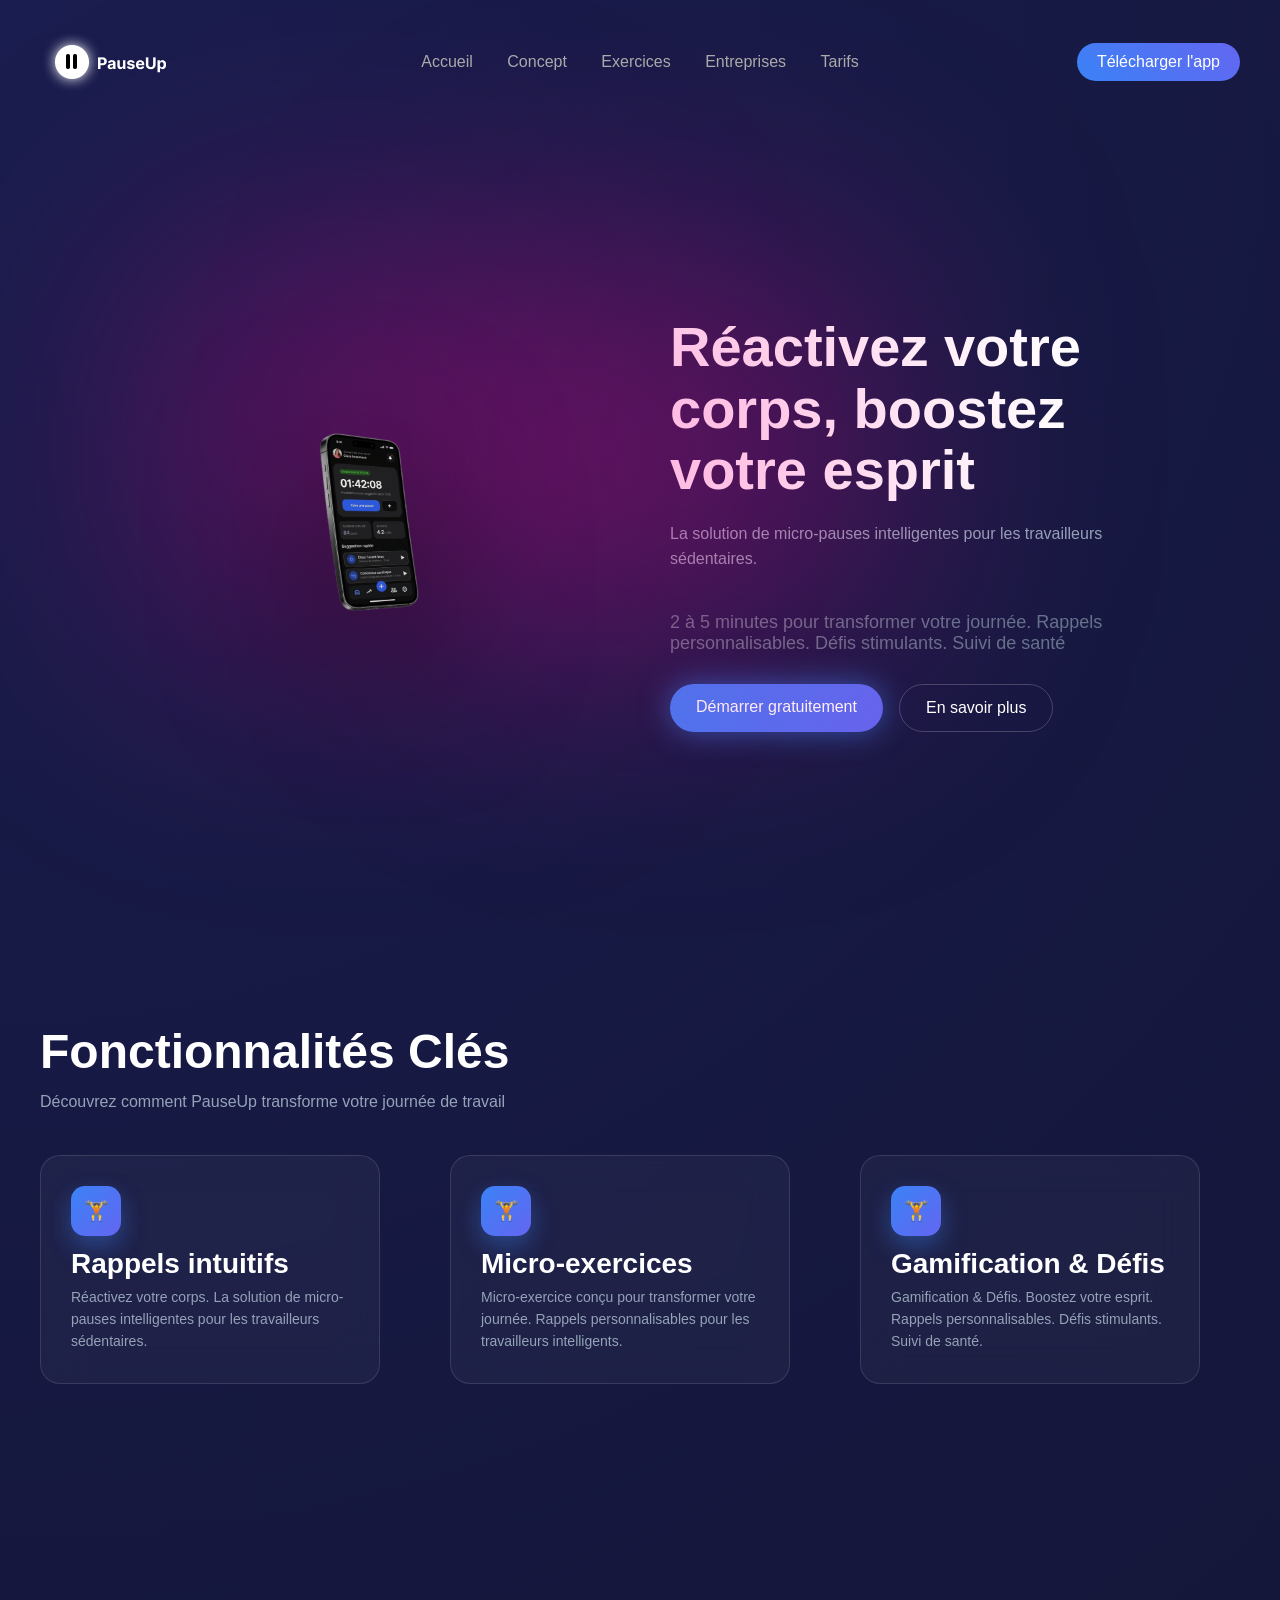
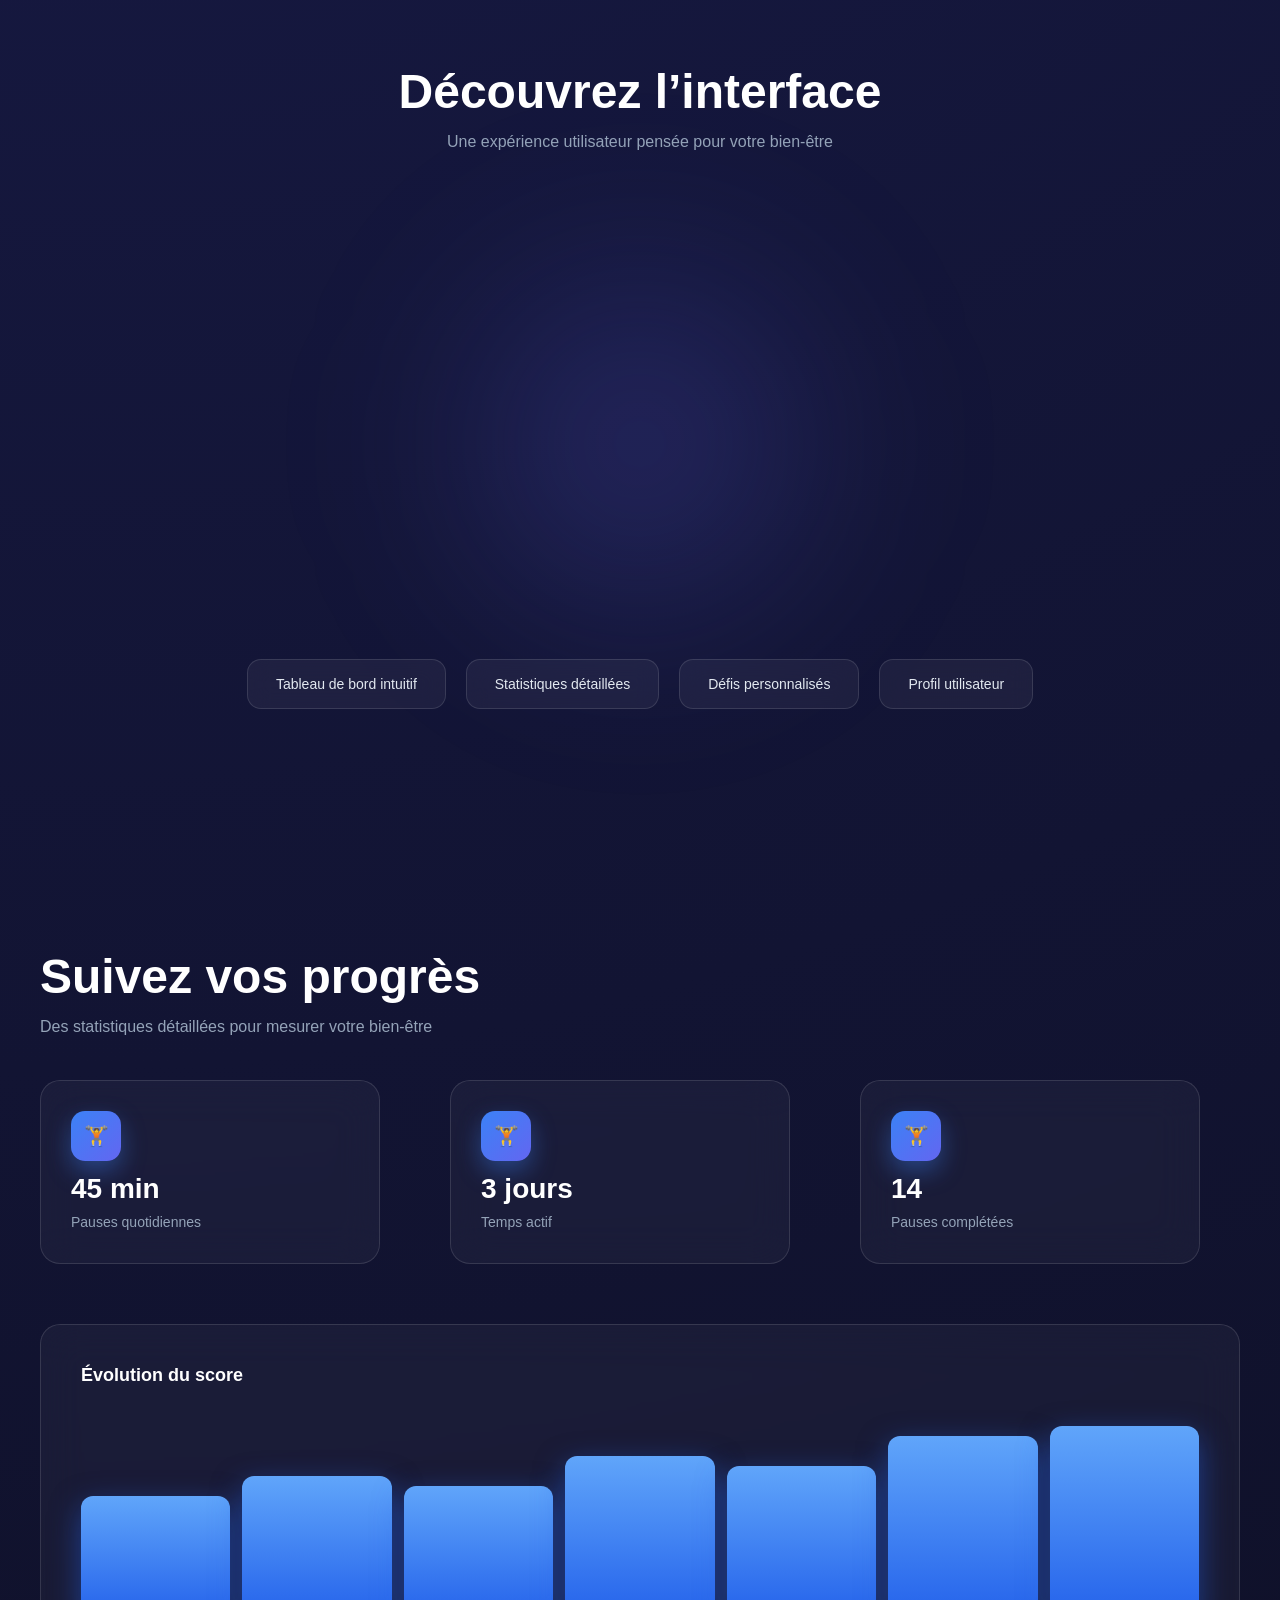
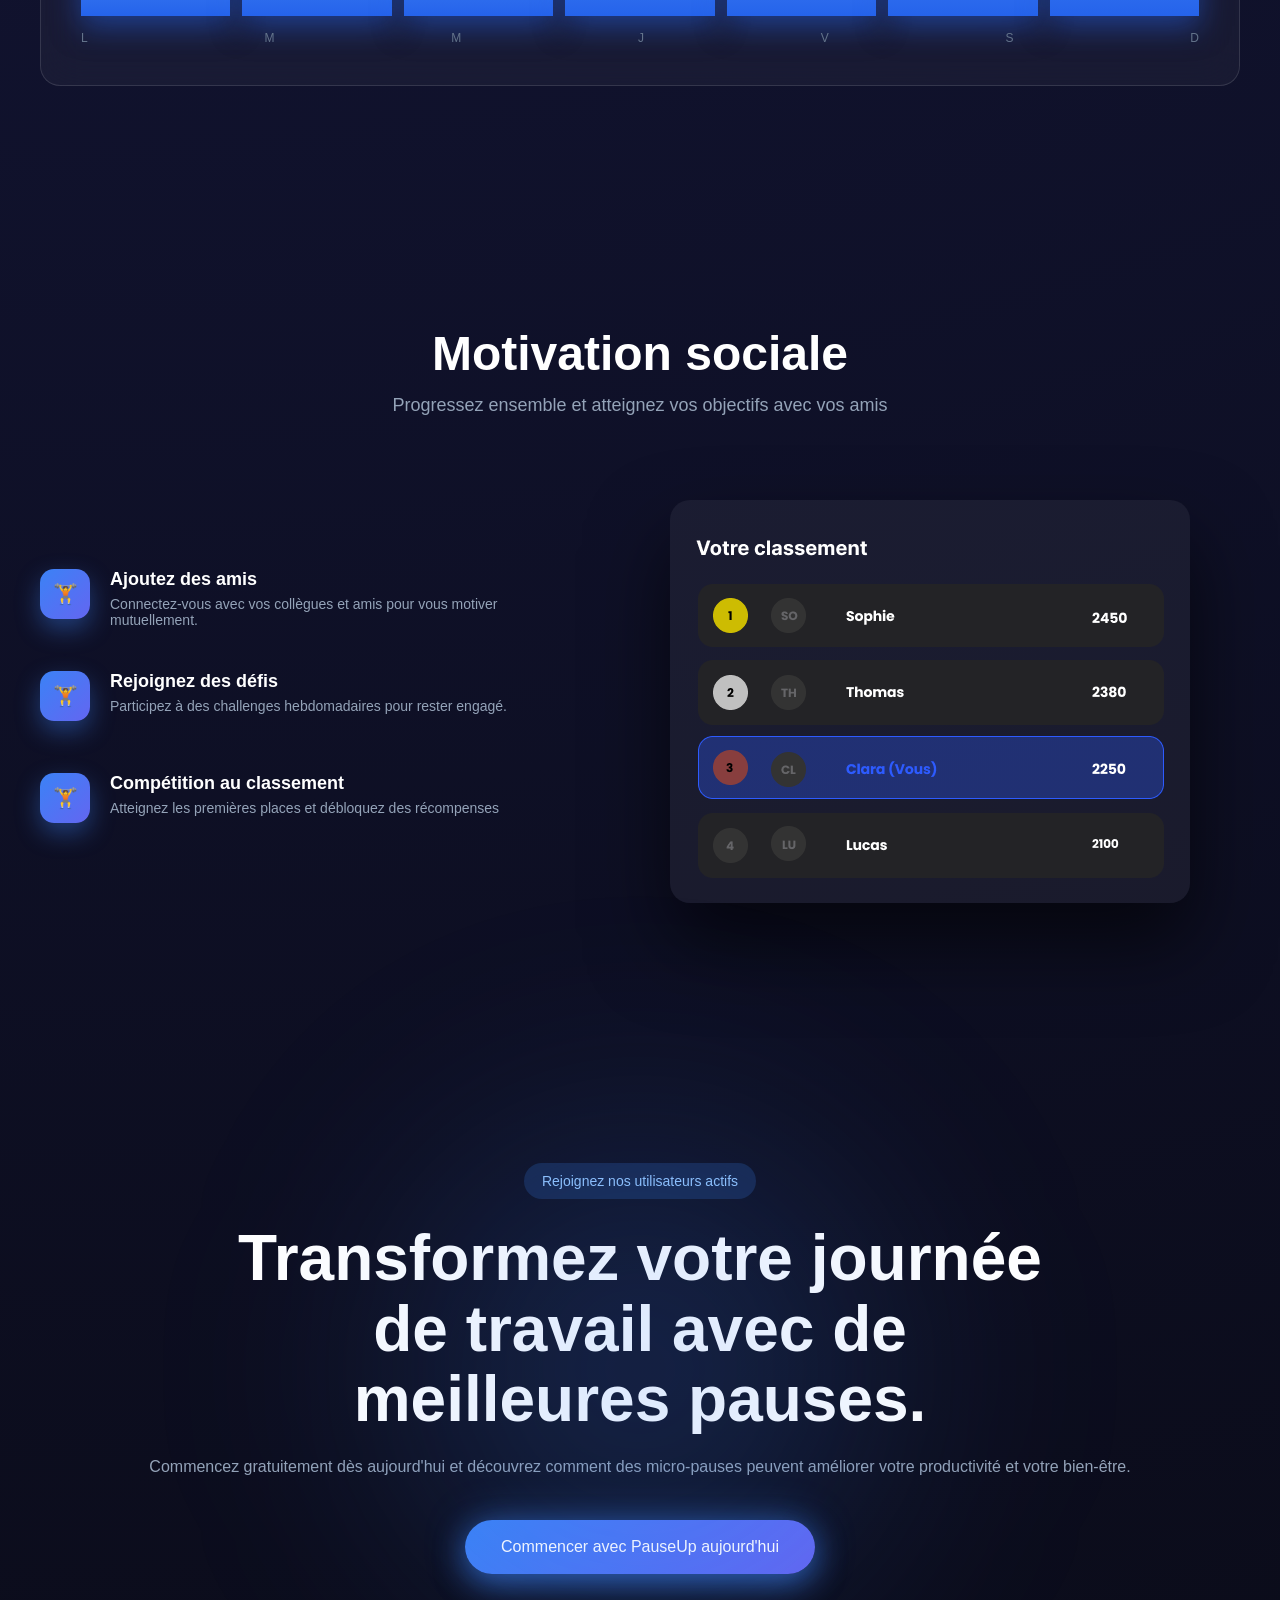
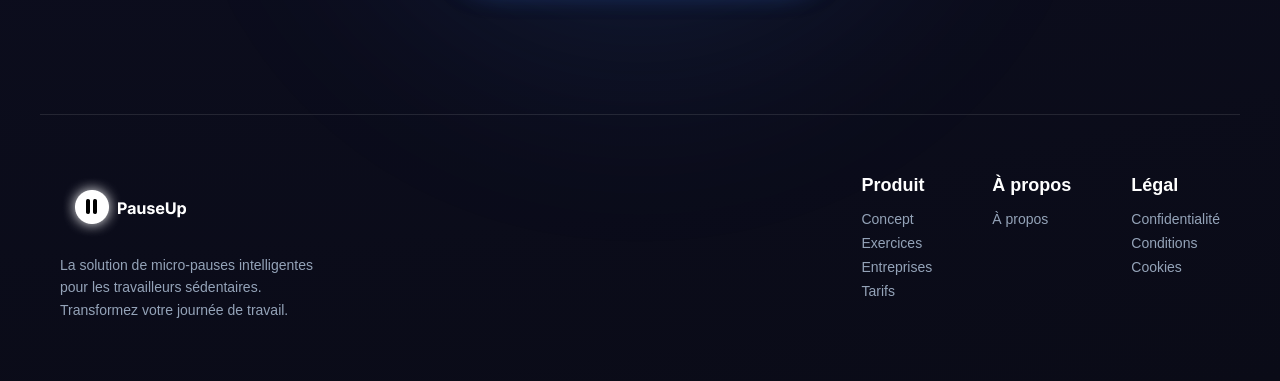
==== commit 8dd2fdfc: "correction image page d'accueil" ====
--- a/index.html
+++ b/index.html
@@ -60,7 +60,7 @@
       </div>
 
       <div class="hero-image">
-        <img src="telephone_accueil.png" alt="App preview" />
+        <img src="tel_accueil.png" alt="App preview" />
       </div>
     </section>
 
--- a/index.css
+++ b/index.css
@@ -12,6 +12,7 @@
 }
 
 .container {
+  width: 100%;
   max-width: 1200px;
   margin: 0 auto;
 }
@@ -188,12 +189,6 @@
 
 .features {
   padding: 100px 20px;
-}
-
-.container {
-  max-width: 1200px;
-  margin: 0 auto;
-  text-align: center;
 }
 
 .features h2 {
@@ -283,12 +278,6 @@
   padding: 120px 20px;
   text-align: center;
 }
-
-.container {
-  max-width: 1100px;
-  margin: 0 auto;
-}
-
 
 .interface h2 {
   font-size: 48px;
@@ -364,12 +353,6 @@
 
 .stats {
   padding: 120px 20px;
-}
-
-.container {
-  max-width: 1200px;
-  margin: 0 auto;
-  text-align: center;
 }
 
 .stats h2 {
@@ -569,13 +552,6 @@
   );
   filter: blur(100px);
   z-index: 0;
-}
-
-.container {
-  position: relative;
-  z-index: 1;
-  max-width: 900px;
-  margin: 0 auto;
 }
 
 .badge {
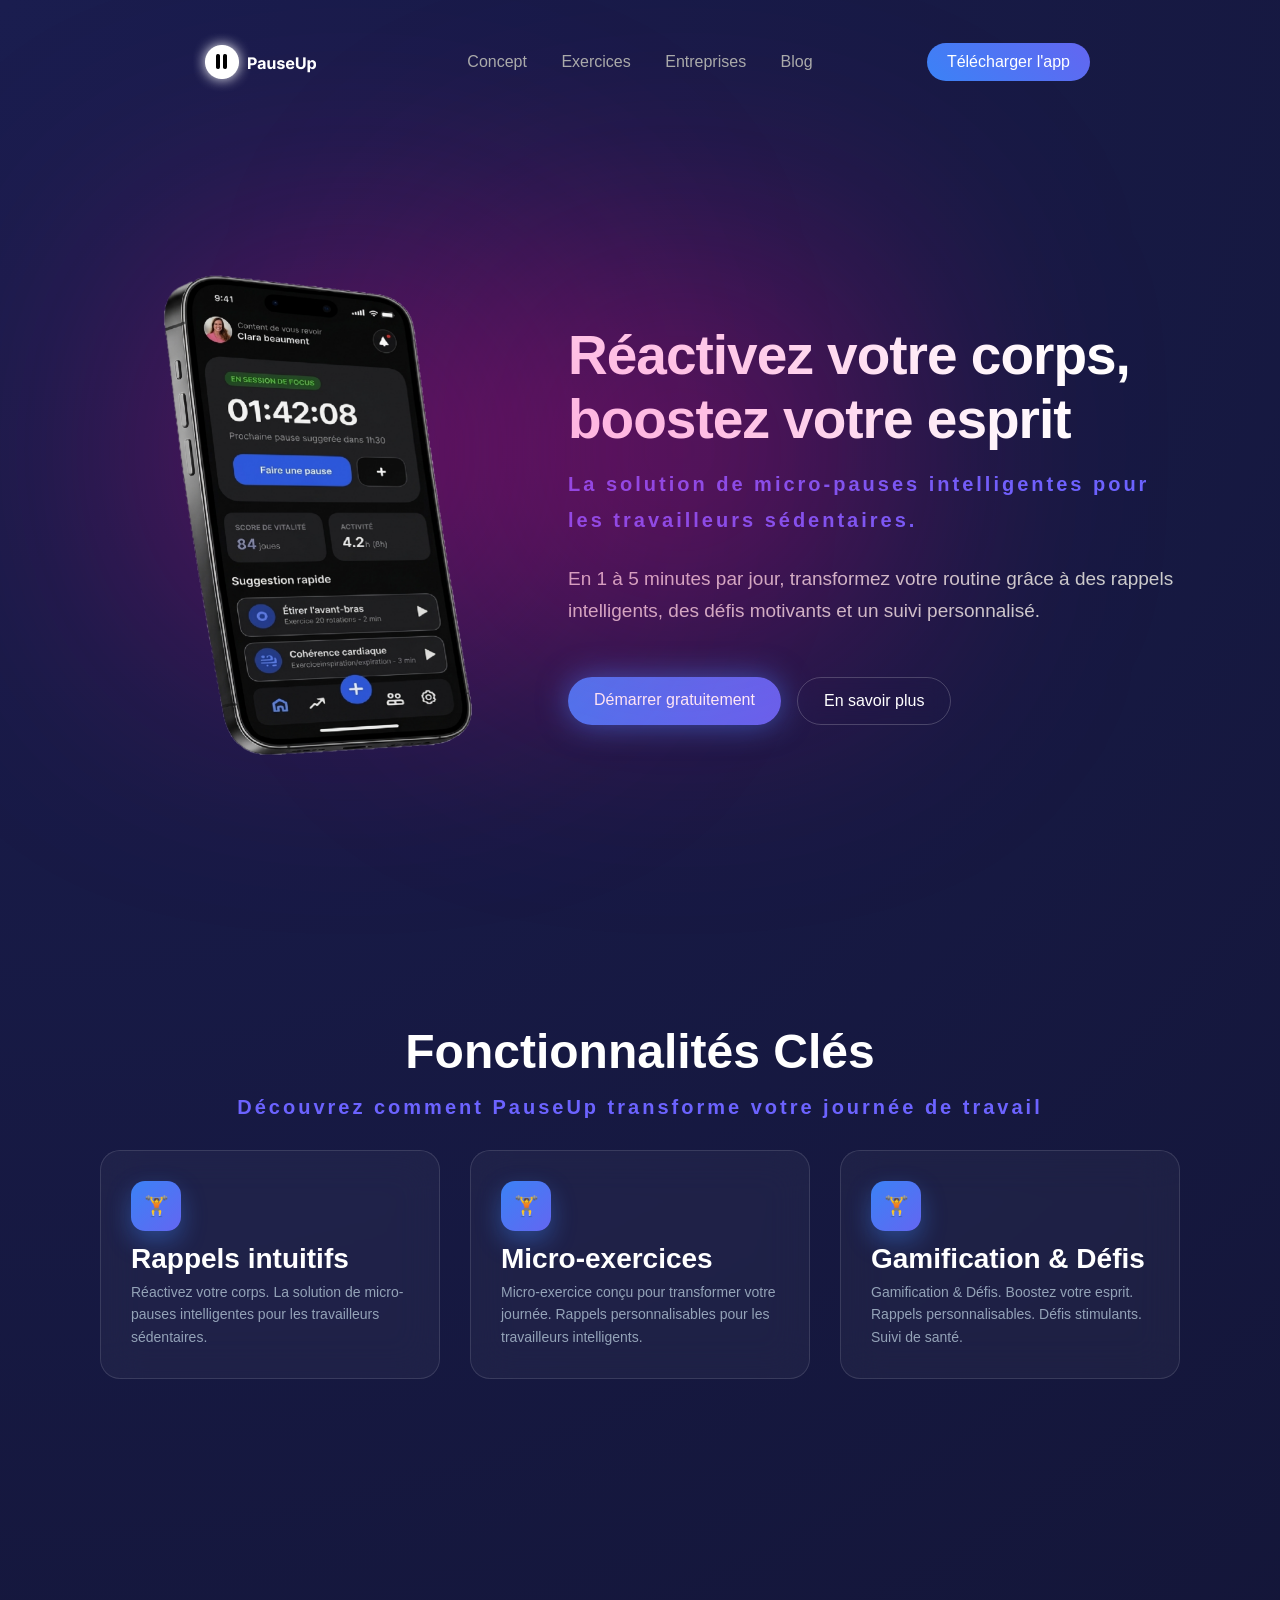
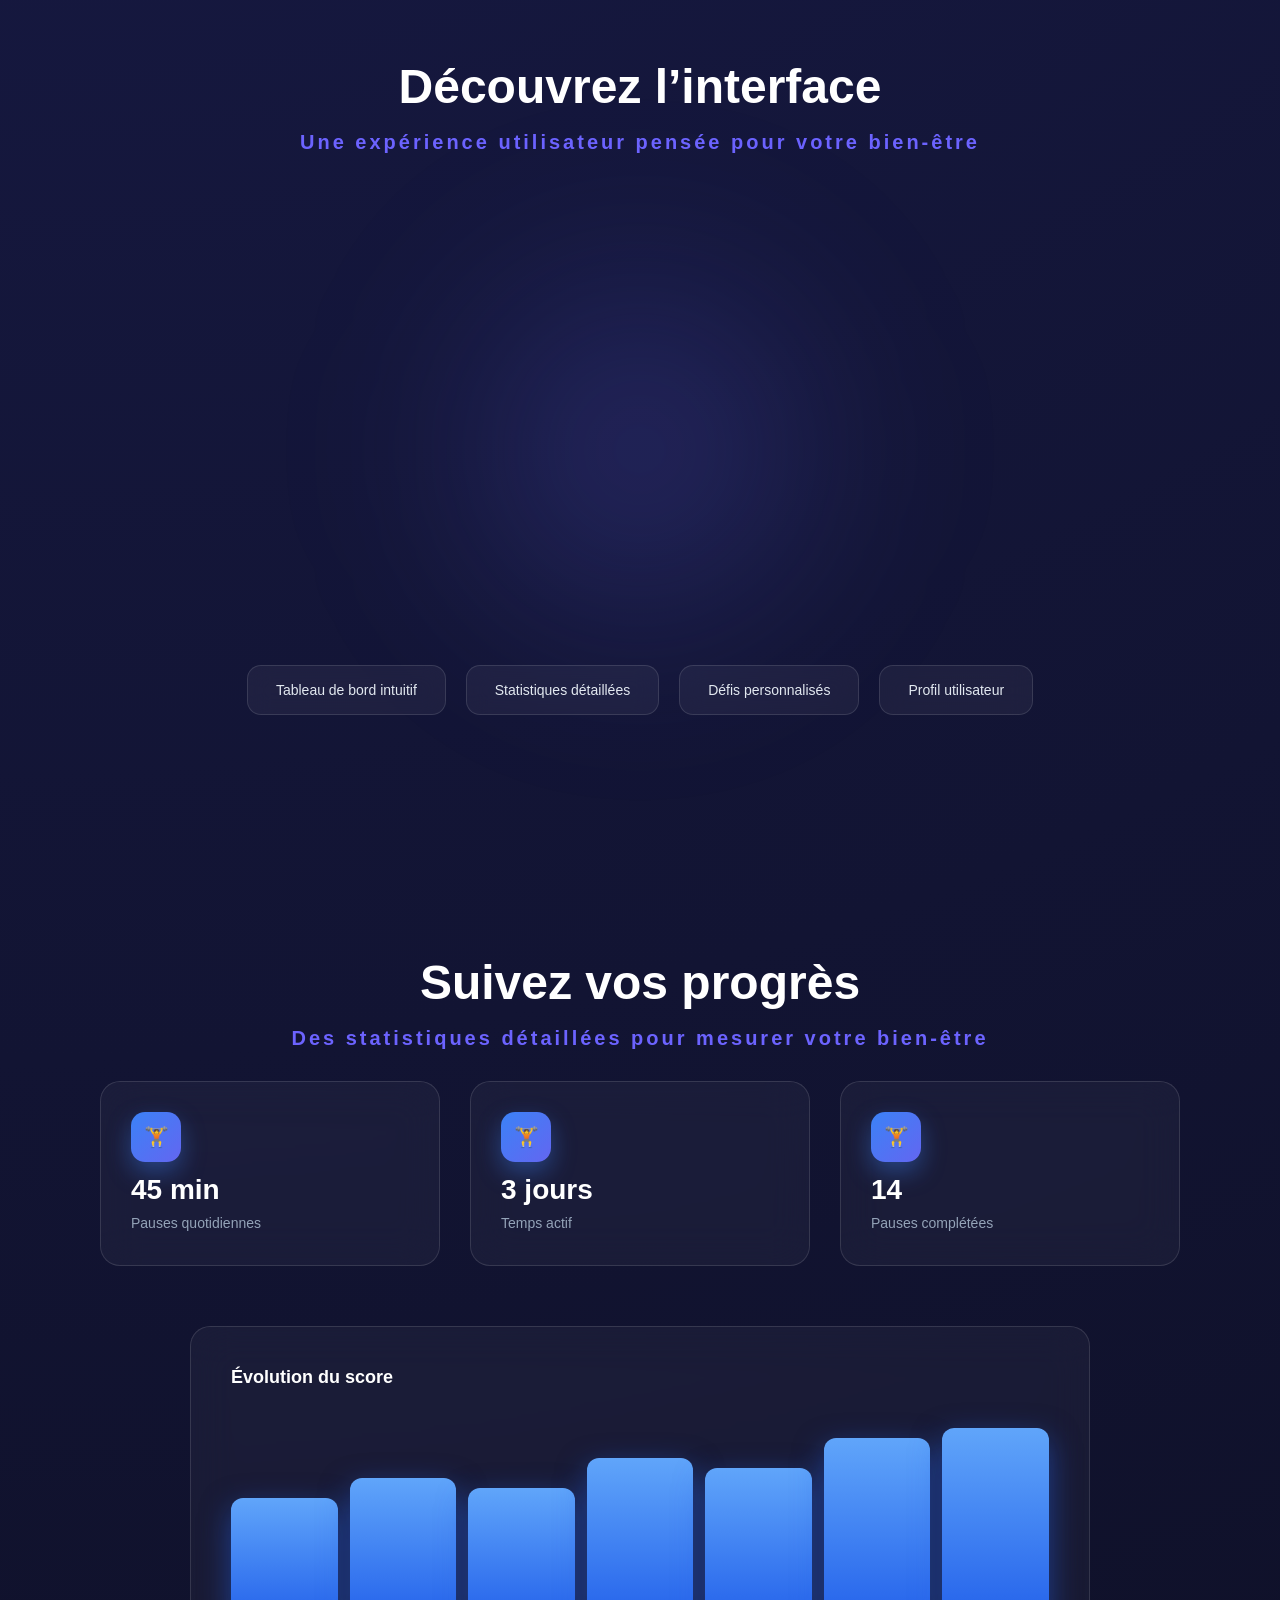
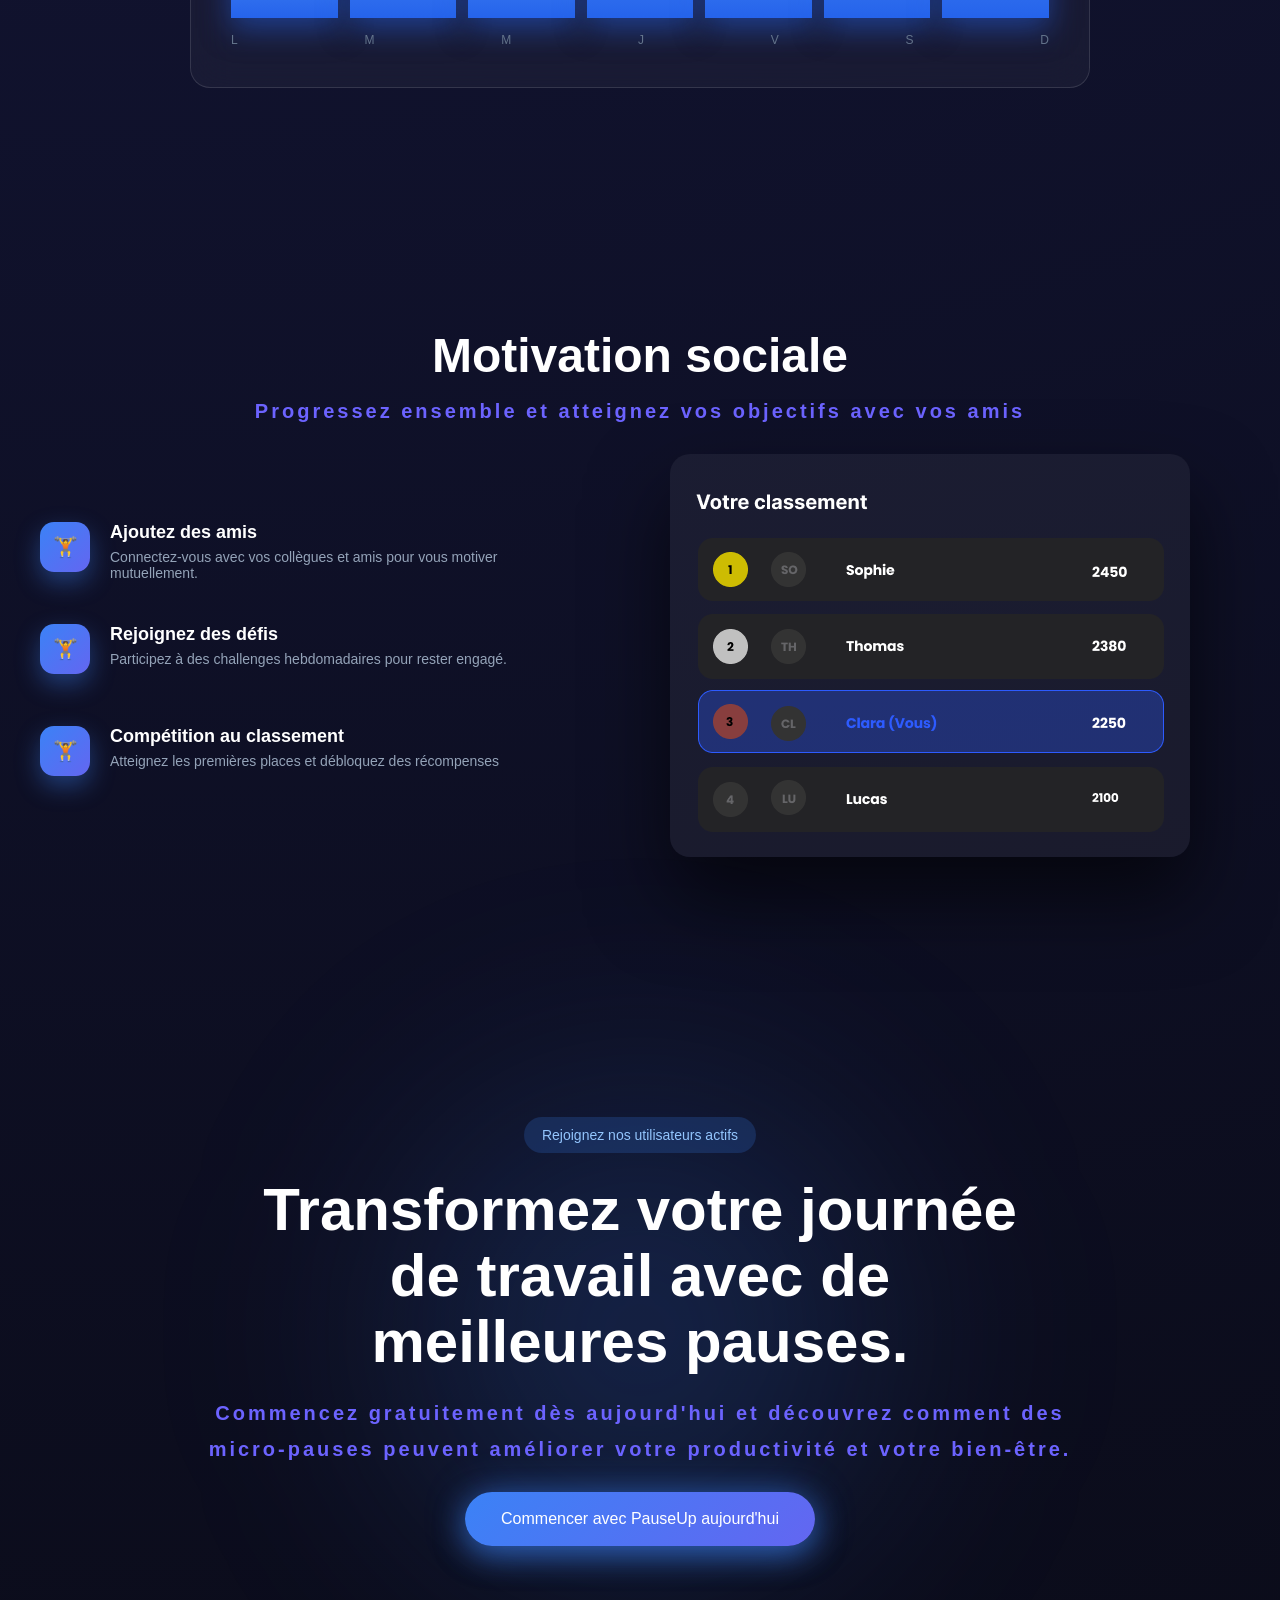
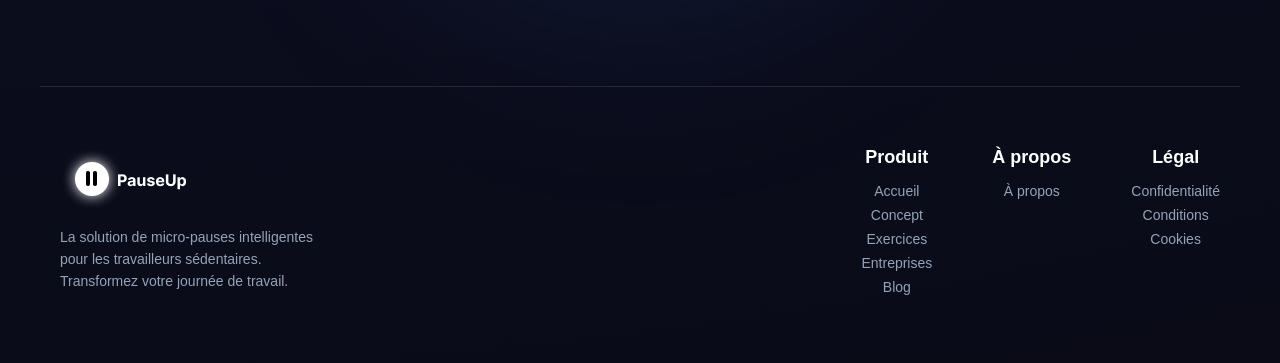
==== commit ff6beac1: "revu" ====
--- a/index.html
+++ b/index.html
@@ -16,17 +16,17 @@
   <img src="Logo-PauseUp.png" alt="Logo PauseUp" />
 </div>
 
+
 <div class="menu-toggle" id="mobile-menu">
         <span class="bar"></span>
         <span class="bar"></span>
         <span class="bar"></span>
     </div>
       <nav>
-        <a href="index.html">Accueil</a>
         <a href="concept.html">Concept</a>
         <a href="exercices.html">Exercices</a>
         <a href="entreprises.html">Entreprises</a>
-        <a href="tarifs.html">Tarifs</a>
+        <a href="tarifs.html">Blog</a>
       </nav>
 
 <a href="https://www.figma.com/proto/jwzuBXvu6YFY4WApoKQ0GS/PauseUp?node-id=74-244&t=fFEI1m2XV90WXGrt-1" 
@@ -49,18 +49,18 @@
         </p>
 
         <p class="description">
-          2 à 5 minutes pour transformer votre journée. Rappels
-          personnalisables. Défis stimulants. Suivi de santé
+          En 1 à 5 minutes par jour, transformez votre routine grâce 
+          à des rappels intelligents, des défis motivants et un suivi personnalisé.
         </p>
 
         <div class="buttons">
-          <a href="#" class="btn-primary">Démarrer gratuitement</a>
-          <a href="#" class="btn-secondary">En savoir plus</a>
+          <a href="https://www.figma.com/proto/jwzuBXvu6YFY4WApoKQ0GS/PauseUp?node-id=74-244&t=fFEI1m2XV90WXGrt-1" class="btn-primary">Démarrer gratuitement</a>
+          <a href="tarifs.html" class="btn-secondary">En savoir plus</a>
         </div>
       </div>
 
       <div class="hero-image">
-        <img src="tel_accueil.png" alt="App preview" />
+        <img src="telephone_accueil.png" alt="App preview" />
       </div>
     </section>
 
@@ -243,7 +243,7 @@
           micro-pauses peuvent améliorer votre productivité et votre bien-être.
         </p>
 
-        <a href="#" class="cta-button"> Commencer avec PauseUp aujourd'hui </a>
+        <a href="https://www.figma.com/proto/jwzuBXvu6YFY4WApoKQ0GS/PauseUp?node-id=74-244&t=fFEI1m2XV90WXGrt-1" class="cta-button"> Commencer avec PauseUp aujourd'hui </a>
       </div>
     </section>
 
@@ -263,10 +263,11 @@
       <div class="footer-links">
         <div>
           <h4>Produit</h4>
-          <a href="#">Concept</a>
-          <a href="#">Exercices</a>
-          <a href="#">Entreprises</a>
-          <a href="#">Tarifs</a>
+          <a href="index.html">Accueil</a>
+          <a href="concept.html">Concept</a>
+          <a href="exercices.html">Exercices</a>
+          <a href="entreprises.html">Entreprises</a>
+          <a href="tarifs.html">Blog</a>
         </div>
 
         <div>
--- a/index.css
+++ b/index.css
@@ -123,31 +123,52 @@
   max-width: 1200px;              
   margin: 0 auto;                 
   gap: 60px;
+  flex-direction: row-reverse;
 }
 
 .hero-content {
-  max-width: 600px;
-  text-align: left;        
-  flex: 1;
+  flex: 1.2;
+  min-width: 320px;
+}
+
+.hero-image {
+  flex: 0.8;
+  display: flex;
+  justify-content: center;
+  align-items: center;
 }
 
 .hero h1 {
-  font-size: 56px;
-  line-height: 1.1;
-  font-weight: 700;
-  margin-bottom: 20px;
+font-family: 'Poppins', sans-serif;
+    font-size: 55px;       /* Gros titre impactant */
+    font-weight: 800;      /* Très gras */
+    color: #ffffff;
+    margin-bottom: 15px;   /* Espace sous le titre */
+    letter-spacing: -1px;  /* Lettres un peu resserrées pour le style */
 }
 
 .subtitle {
-  font-size: 40px;
-  color: #cbd5f5;
-  margin-bottom: 20px;
+font-family: 'Inter', sans-serif;
+    font-size: 20px;
+    font-weight: 600;
+    letter-spacing: 3px;   /* Lettres écartées pour faire "pro" */
+    margin-bottom: 25px;   /* Espace sous le sous-titre */
+    display: block;
+    color: #6c63ff;        /* Ta couleur violette */
+    line-height: 1.8;
 }
 
 .description {
-  font-size: 18px;
-  color: #64748b;
-  margin-bottom: 30px;
+font-family: 'Poppins', sans-serif;
+    font-size: 19px;
+    line-height: 32px;
+    color: #cccccc;    
+    max-width: 750px;     
+    margin-left: auto;    
+    margin-right: auto;
+    font-weight: 300;
+    margin-bottom: 50px;
+
 }
 
 .buttons {
@@ -174,32 +195,27 @@
   backdrop-filter: blur(10px);
 }
 
-.hero-image {
-  order: -1;                 
-  display: flex;
-  justify-content: center;
-  align-items: center;
-  flex: 1;
-}
-
 .hero-image img {
-  width: 450px;
-  filter: drop-shadow(0 40px 80px rgba(0, 0, 0, 0.7));
+  width: 100%;
+  max-width: 420px;
+  height: auto;
+  object-fit: contain;
+  transform: scale(1.1);
 }
 
 .features {
   padding: 100px 20px;
+}
+
+.container {
+  max-width: 1200px;
+  margin: 0 auto;
+  text-align: center;
 }
 
 .features h2 {
   font-size: 48px;
   margin-bottom: 10px;
-}
-
-.subtitle {
-  color: #94a3b8;
-  font-size: 16px;
-  margin-bottom: 60px;
 }
 
 .cards {
@@ -279,15 +295,15 @@
   text-align: center;
 }
 
+.container {
+  max-width: 1100px;
+  margin: 0 auto;
+}
+
+
 .interface h2 {
   font-size: 48px;
   margin-bottom: 10px;
-}
-
-.subtitle {
-  color: #94a3b8;
-  font-size: 16px;
-  margin-bottom: 60px;
 }
 
 .phone-wrapper {
@@ -355,14 +371,15 @@
   padding: 120px 20px;
 }
 
+.container {
+  max-width: 1200px;
+  margin: 0 auto;
+  text-align: center;
+}
+
 .stats h2 {
   font-size: 48px;
   margin-bottom: 10px;
-}
-
-.subtitle {
-  color: #94a3b8;
-  margin-bottom: 60px;
 }
 
 
@@ -455,13 +472,6 @@
   text-align: center;
   font-size: 48px;
   margin-bottom: 10px;
-}
-
-.social .subtitle {
-  text-align: center;
-  color: #94a3b8;
-  margin-bottom: 80px;
-  font-size: 18px;
 }
 
 .content {
@@ -554,6 +564,13 @@
   z-index: 0;
 }
 
+.container {
+  position: relative;
+  z-index: 1;
+  max-width: 900px;
+  margin: 0 auto;
+}
+
 .badge {
   display: inline-block;
   padding: 10px 18px;
@@ -565,16 +582,9 @@
 }
 
 .cta h1 {
-  font-size: 64px;
+  font-size: 60px;
   line-height: 1.1;
   margin-bottom: 20px;
-}
-
-.subtitle {
-  font-size: 16px;
-  color: #94a3b8;
-  margin-bottom: 40px;
-  line-height: 1.6;
 }
 
 .cta-button {
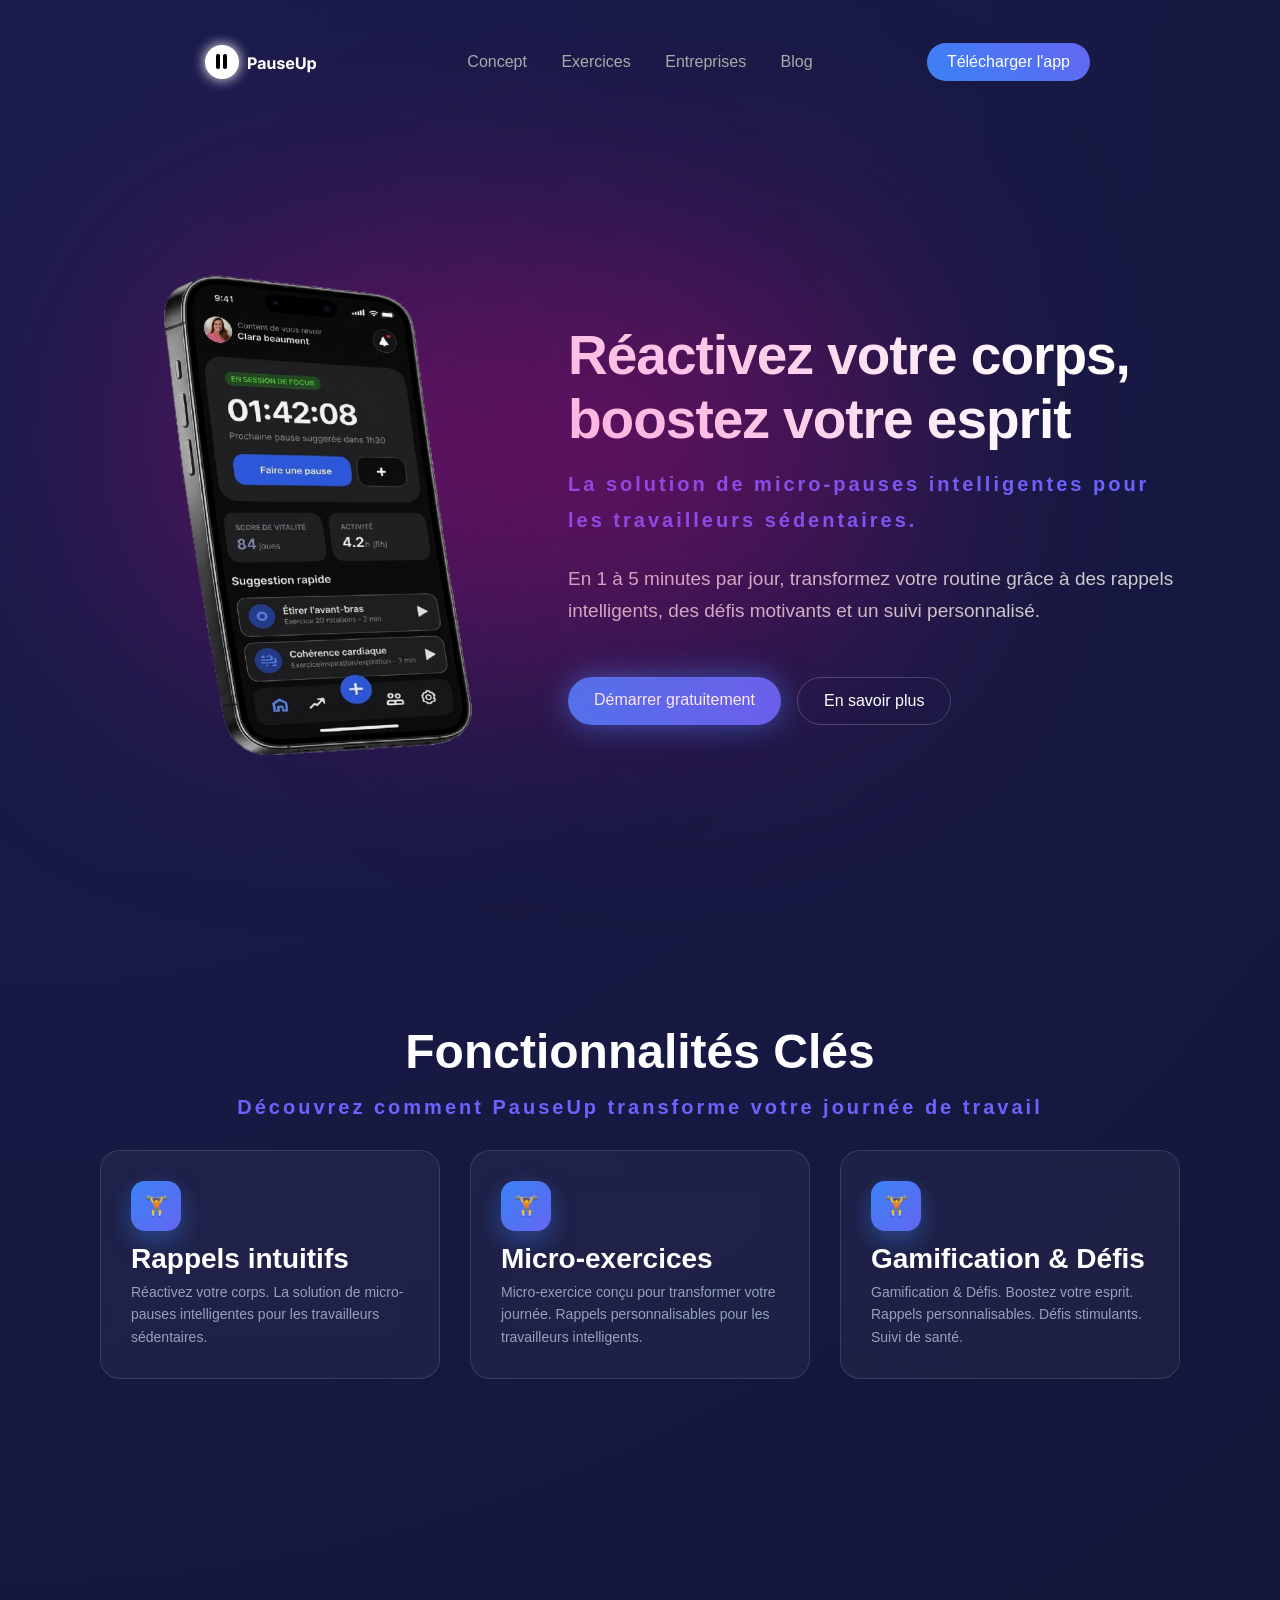
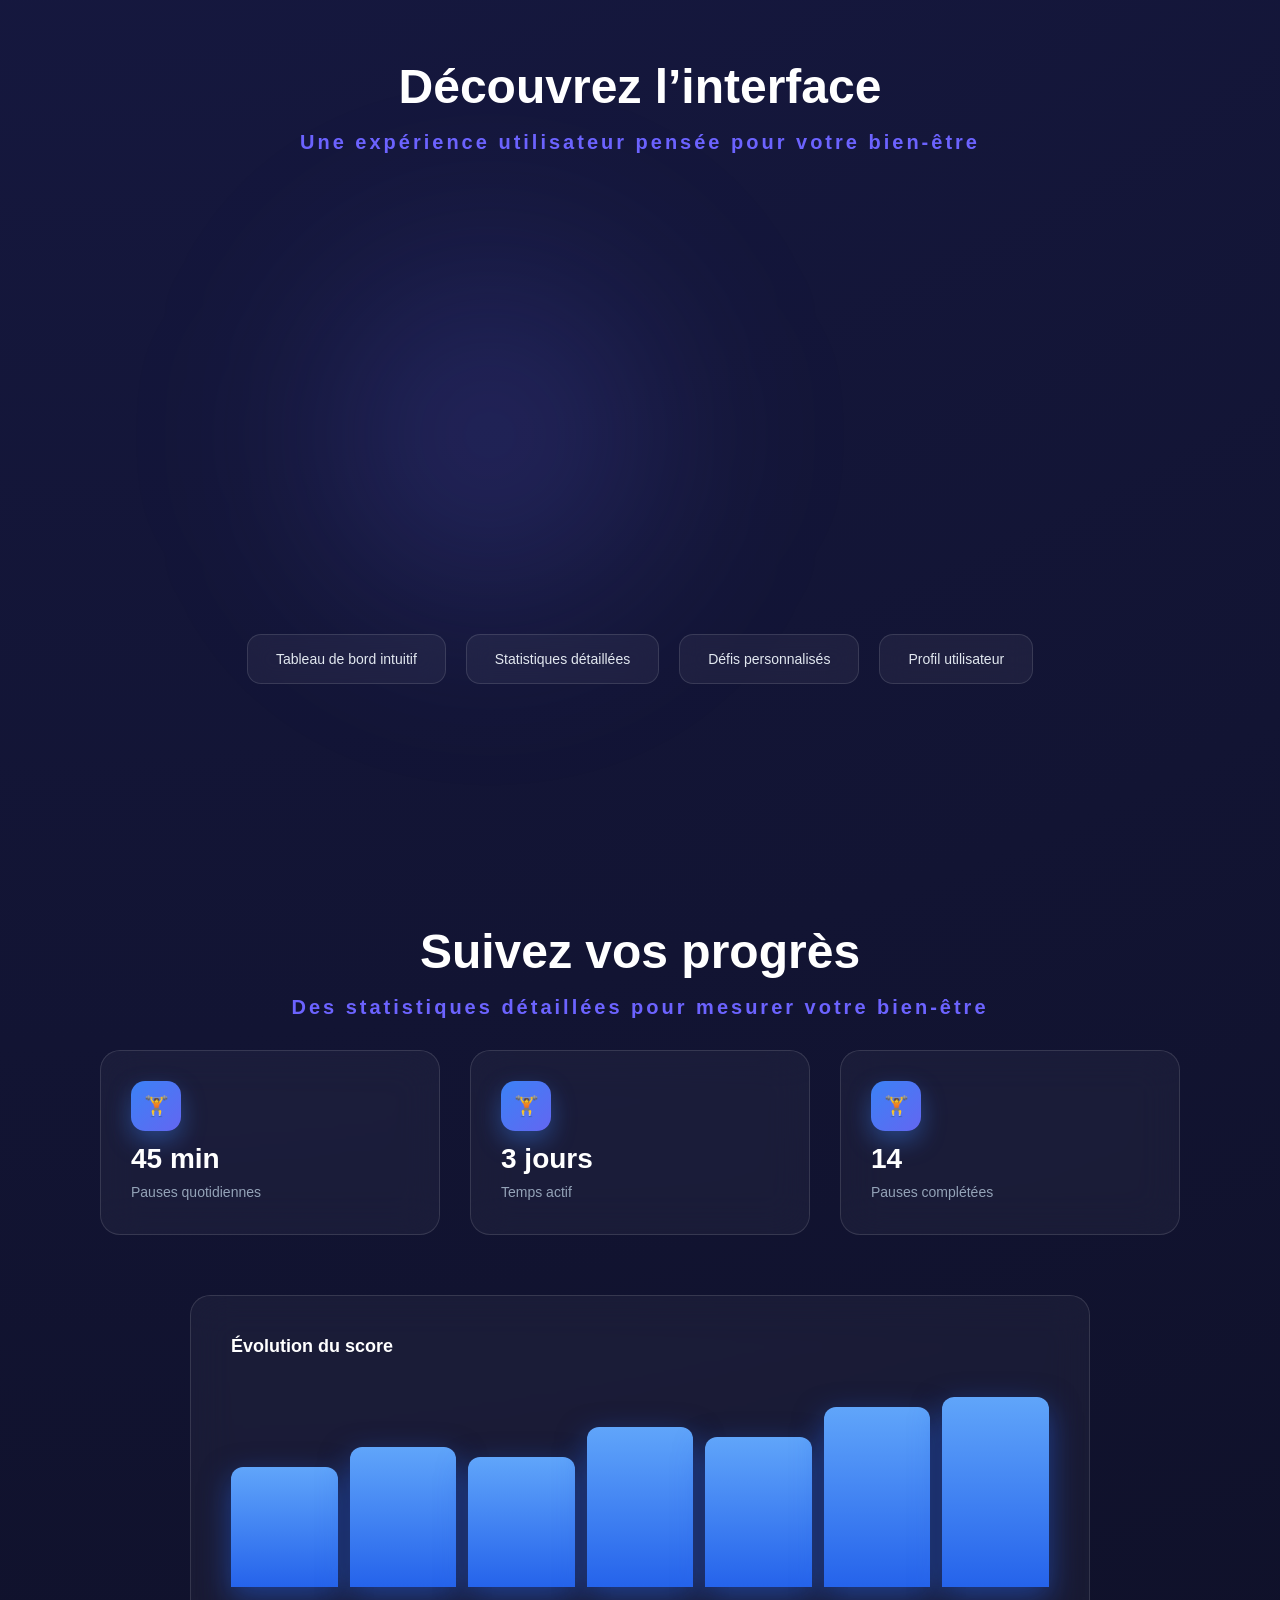
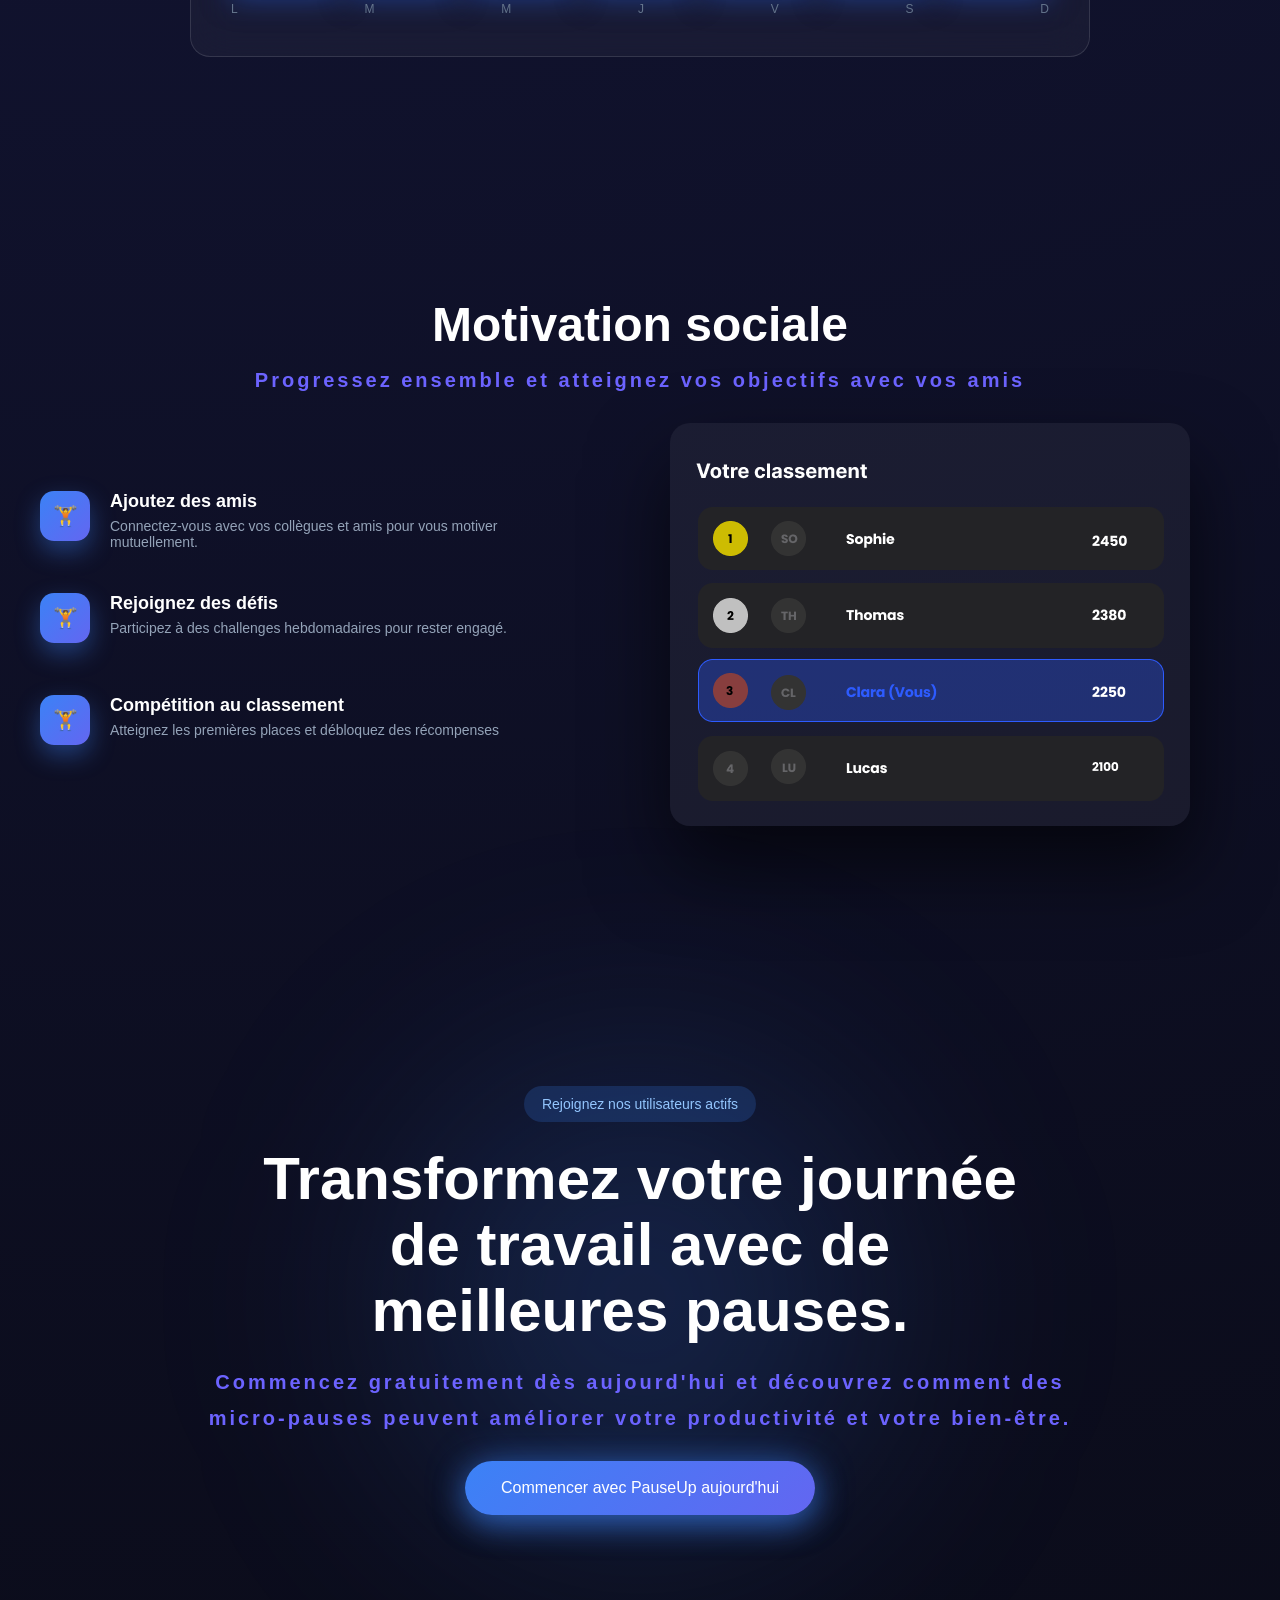
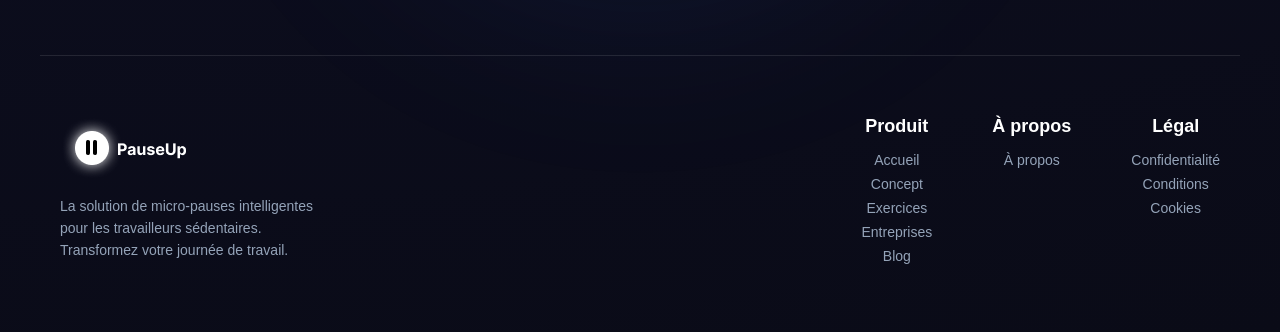
==== commit b0da31f6: "amélioation seo" ====
--- a/index.html
+++ b/index.html
@@ -109,13 +109,14 @@
           Une expérience utilisateur pensée pour votre bien-être
         </p>
 
-        <div class="phone-wrapper">
-          <iframe
-            src="https://www.youtube.com/embed/eFYMFFu_c-A"
-            title="YouTube video"
-            allowfullscreen
-          ></iframe>
-        </div>
+<div class="phone-wrapper">
+  <iframe
+    src="https://www.youtube.com/embed/eFYMFFu_c-A"
+    title="YouTube video"
+    loading="lazy"
+    allowfullscreen>
+  </iframe>
+</div>
 
         <div class="features-tags">
           <div class="tag">Tableau de bord intuitif</div>
--- a/index.css
+++ b/index.css
@@ -306,10 +306,13 @@
   margin-bottom: 10px;
 }
 
-.phone-wrapper {
-  display: flex;
-  justify-content: center;
-  margin: 40px 0;
+.phone-wrapper iframe {
+  width: 100%;
+  max-width: 800px;
+  aspect-ratio: 16 / 9;
+  border-radius: 20px;
+  border: none;
+  margin-bottom: 20px;
 }
 
 .phone-wrapper::before {
@@ -841,6 +844,12 @@
       display: none; 
     } 
 
+    @media (max-width: 768px) {
+  .hero {
+    padding: 80px 20px;
+  }
+}
+
     /* --- TITRES SECTIONS --- */
     .features h2, .stats h2, .social h2, .cta h1, .interface h2 {
         font-size: 30px !important;
